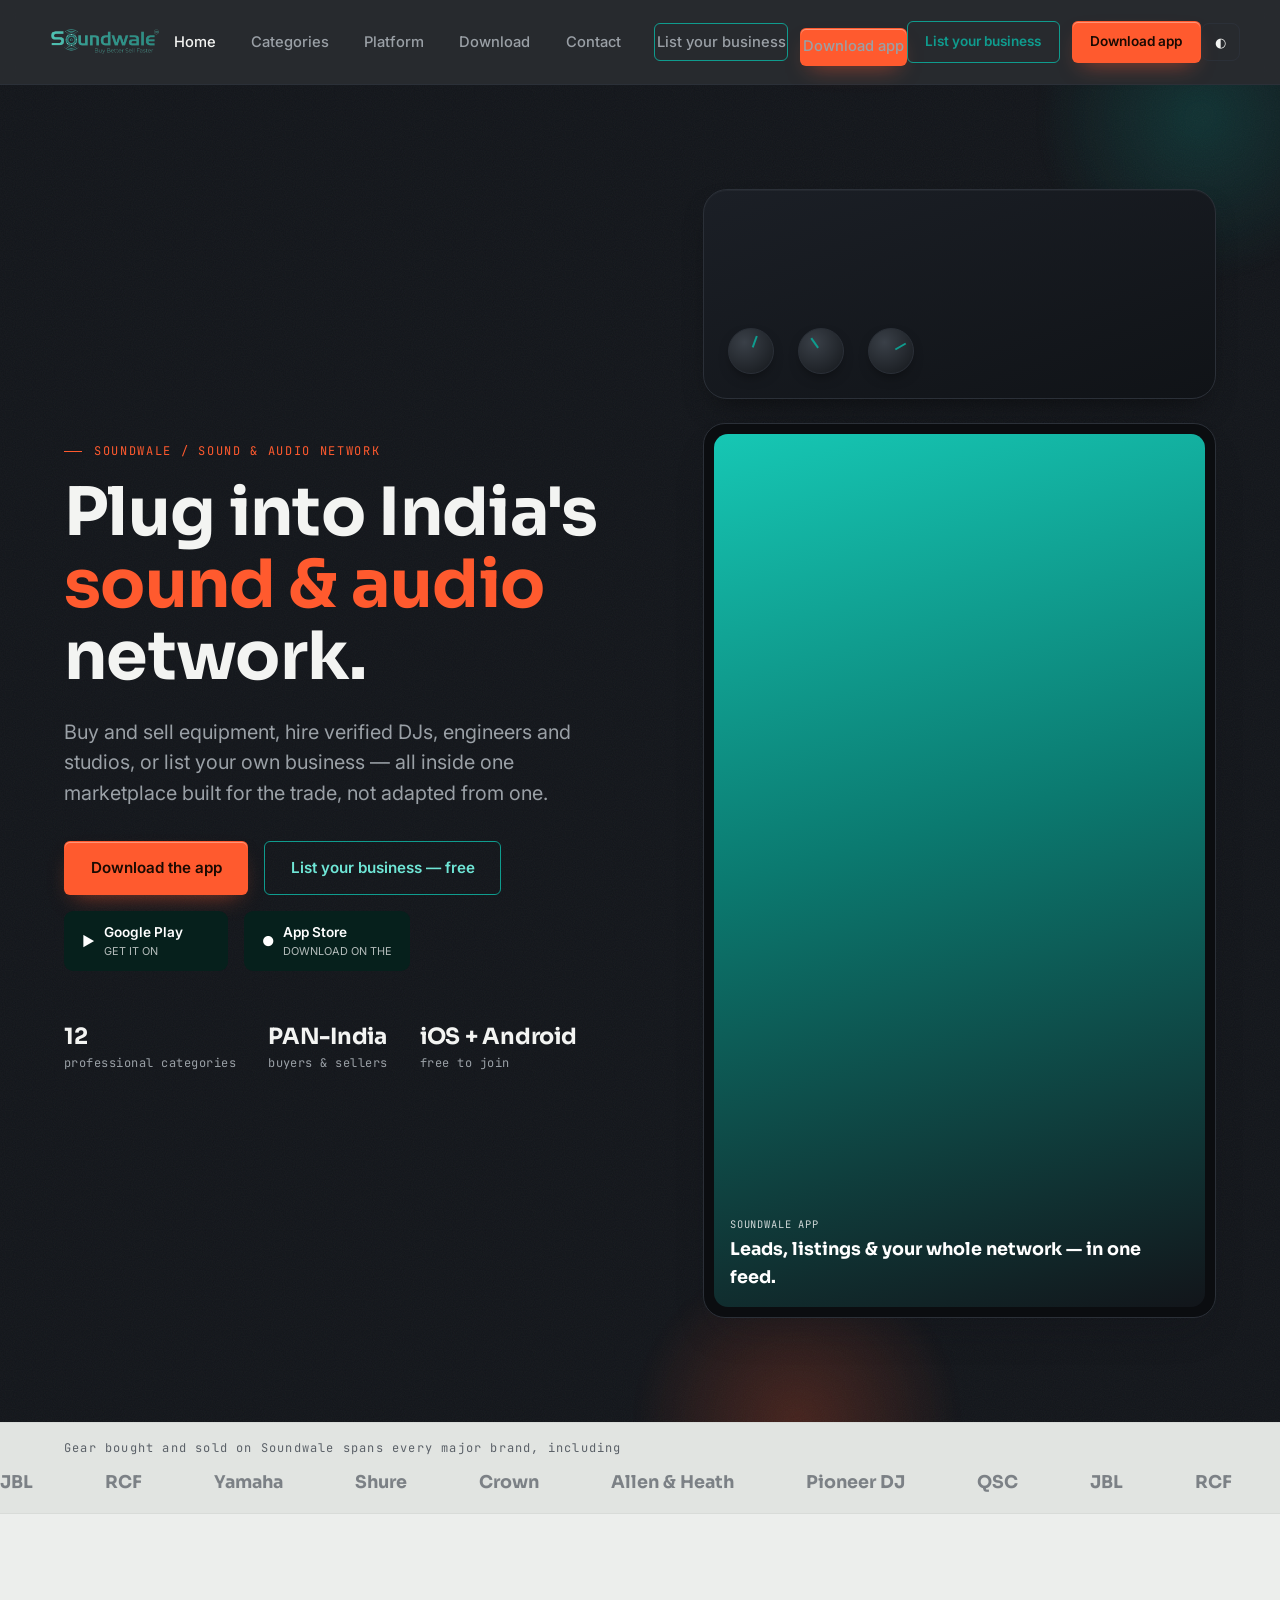
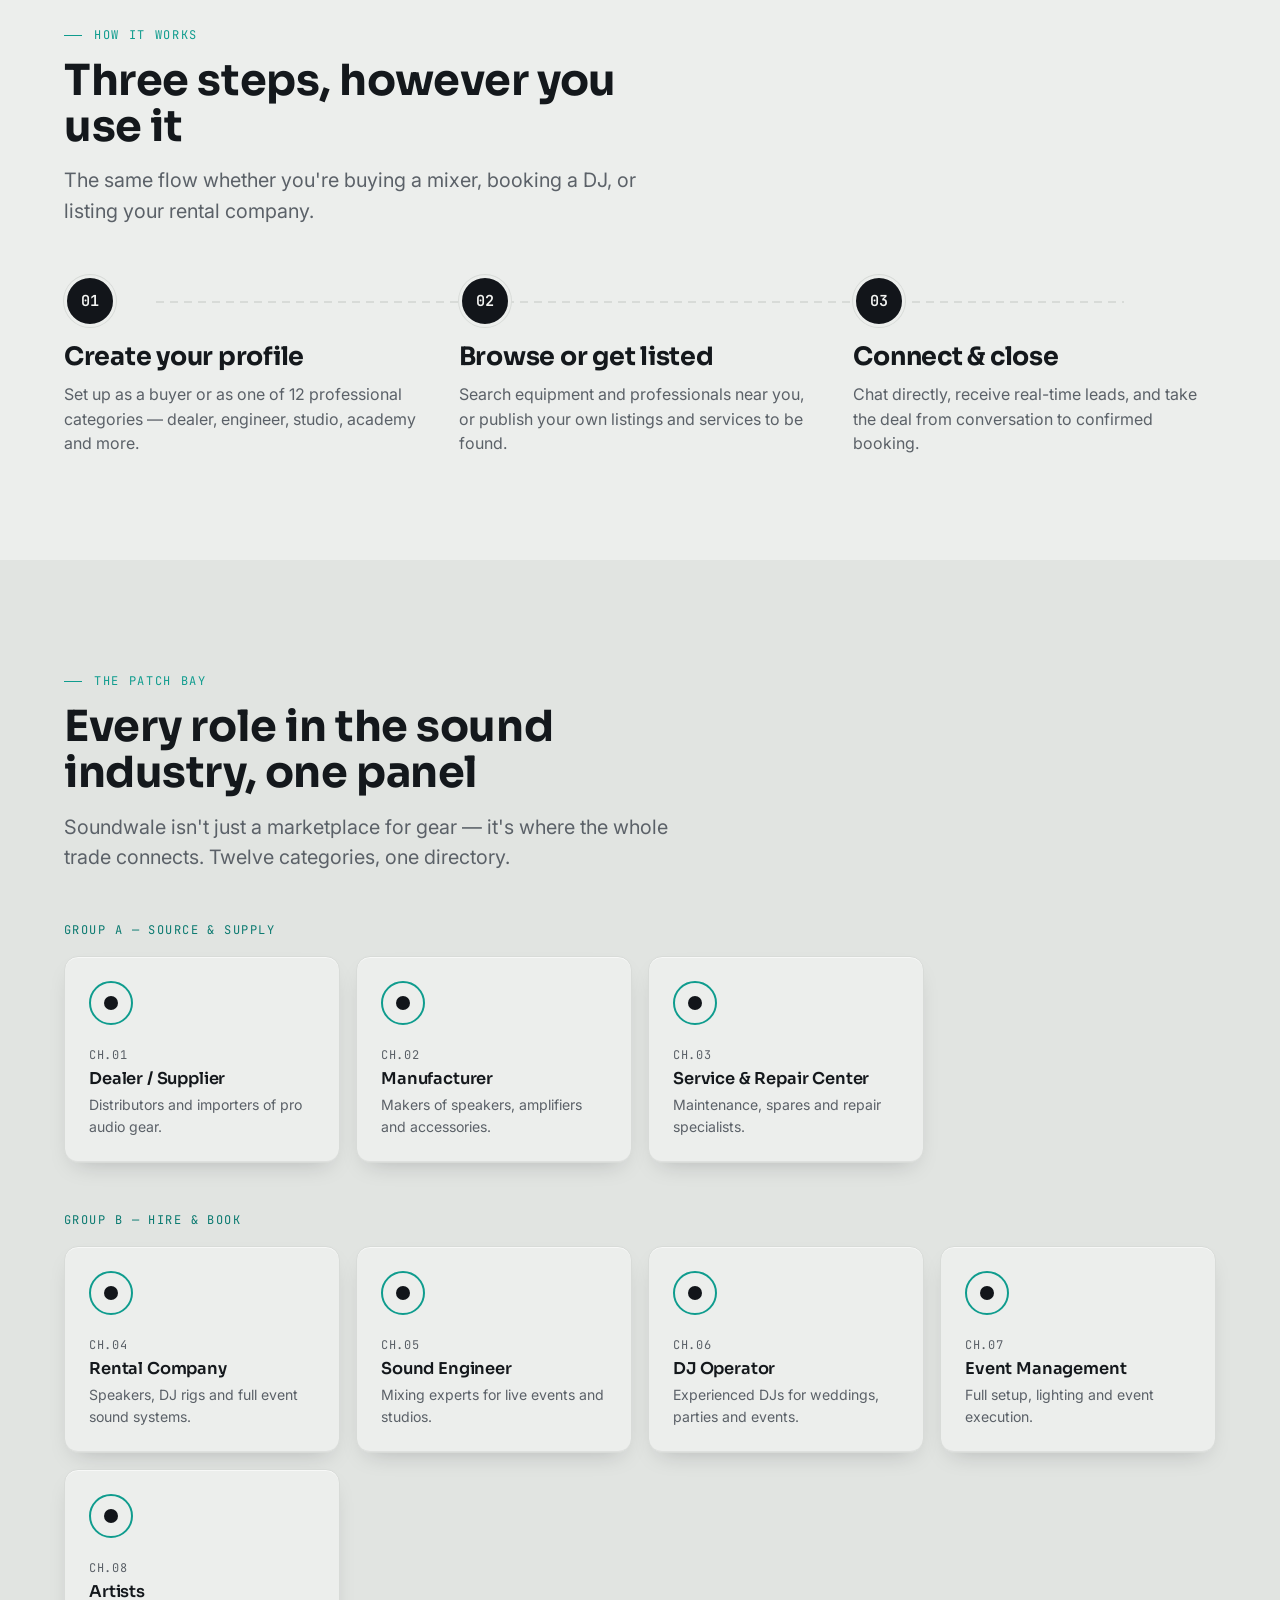
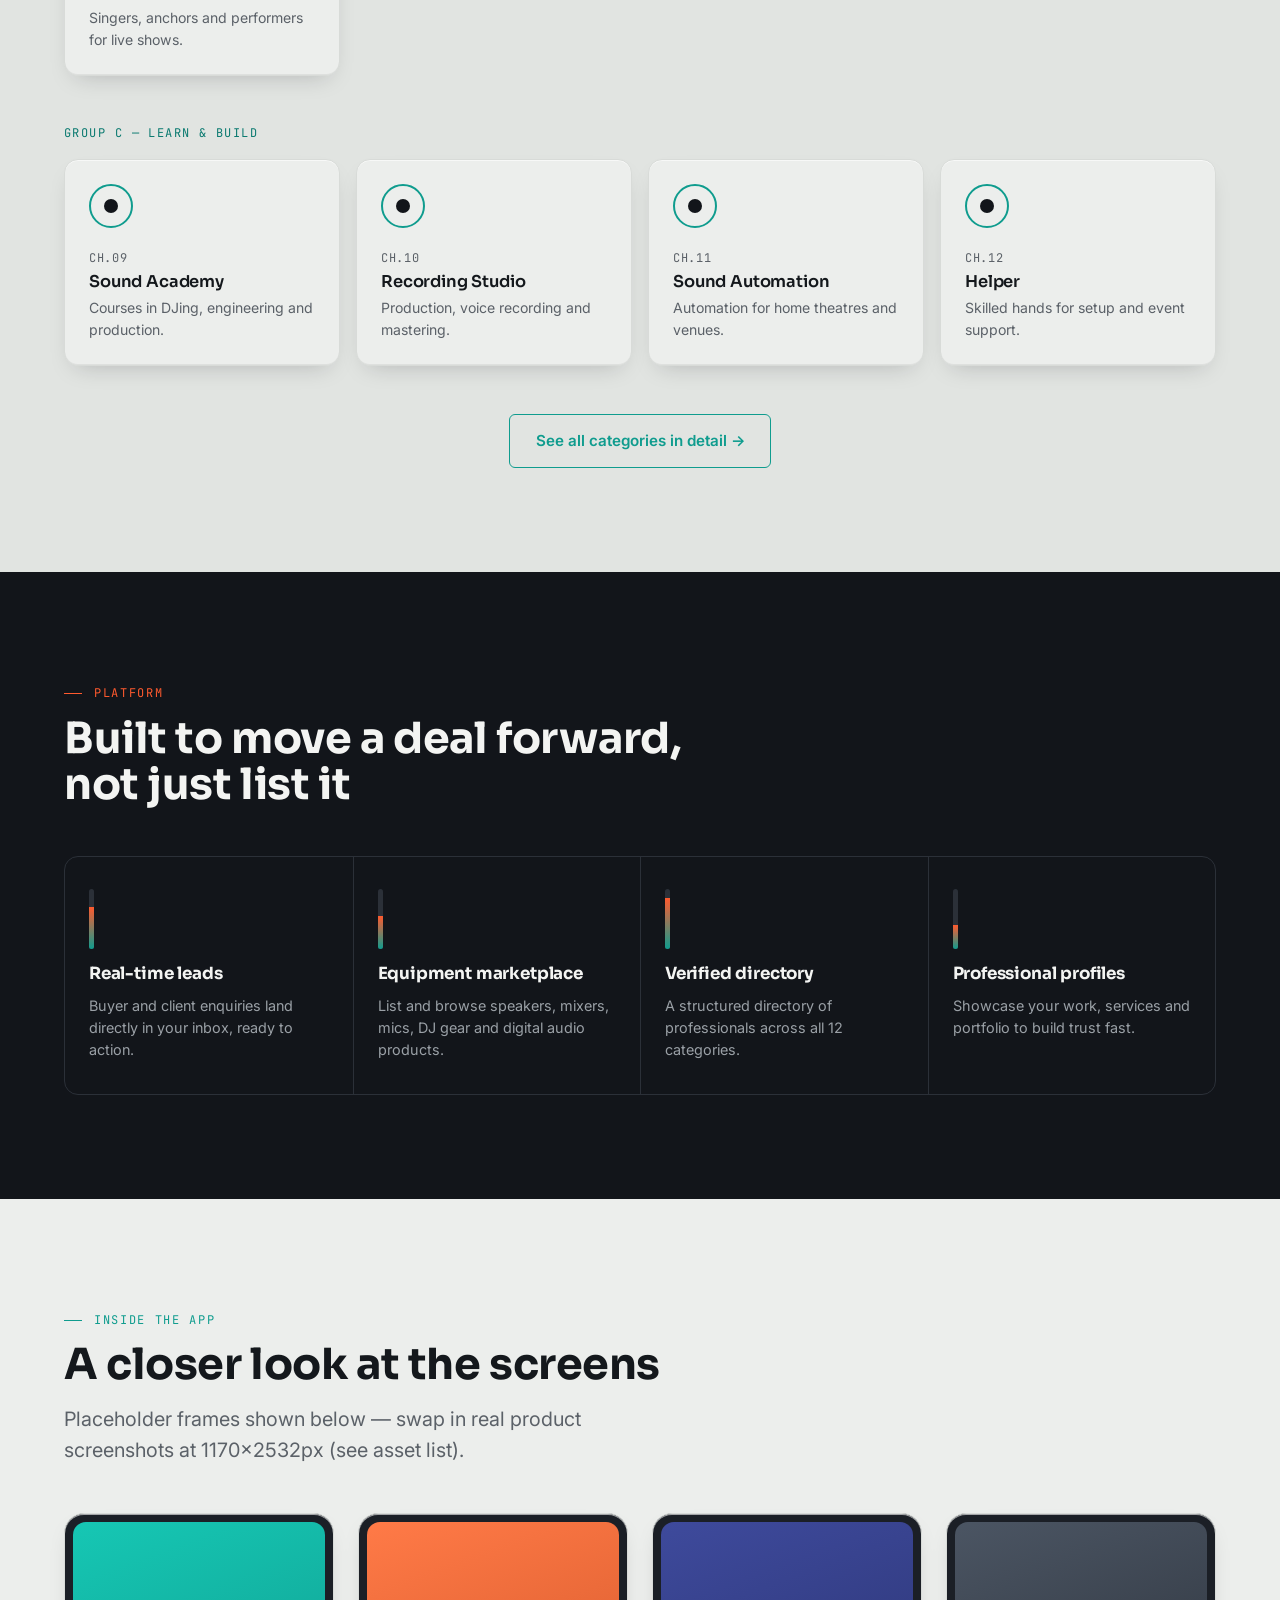
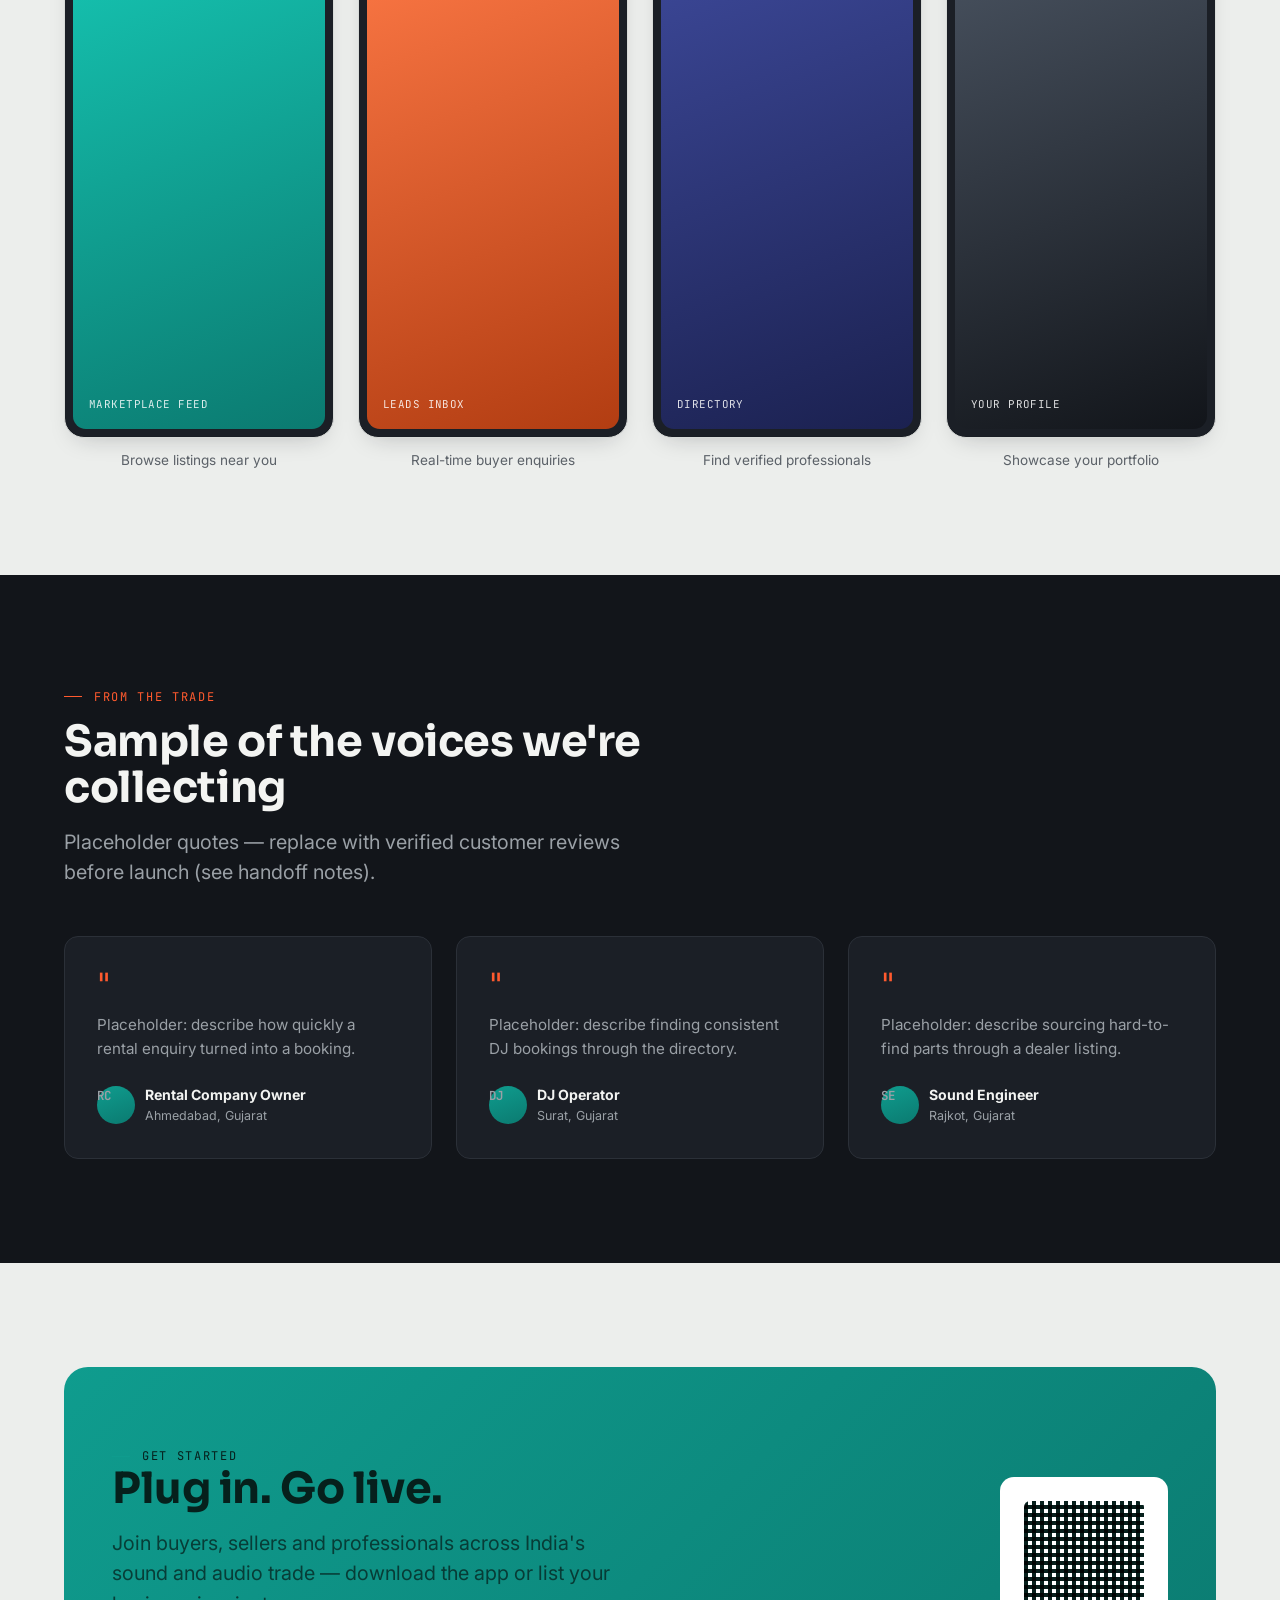
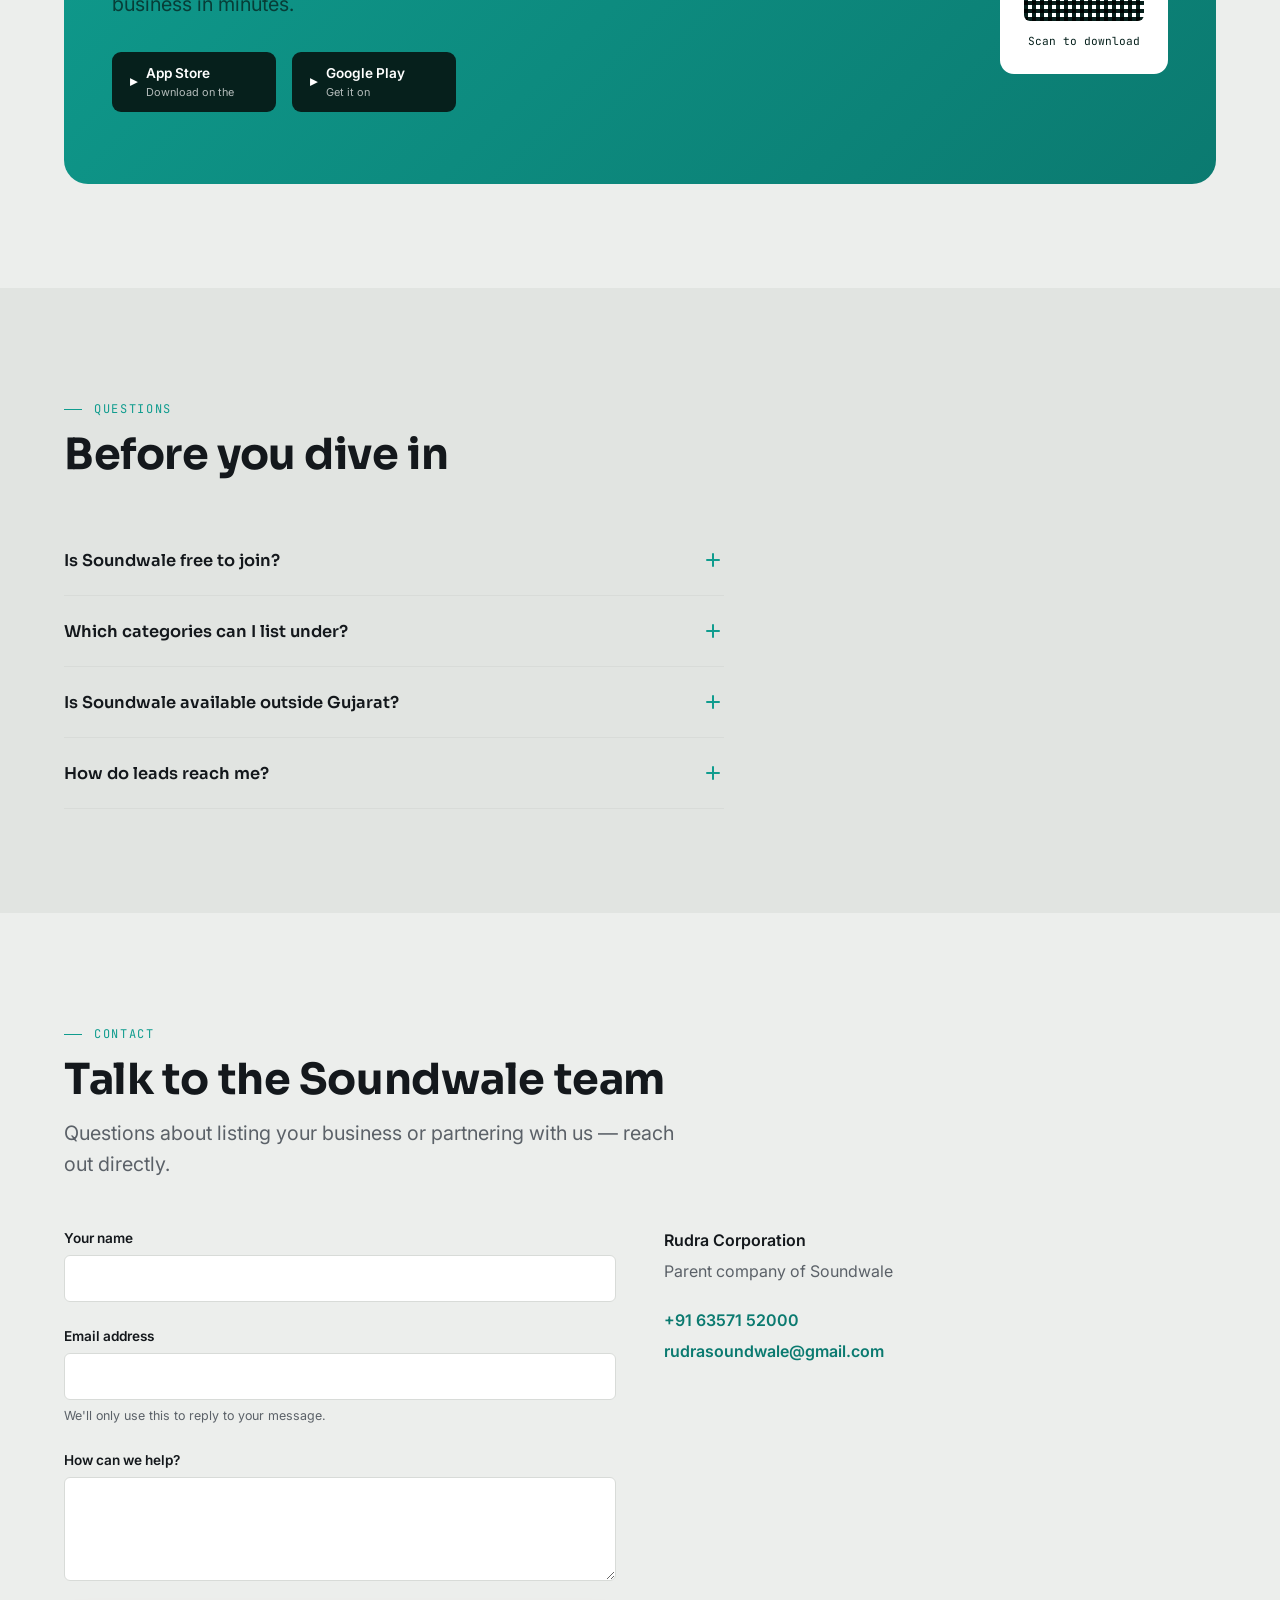
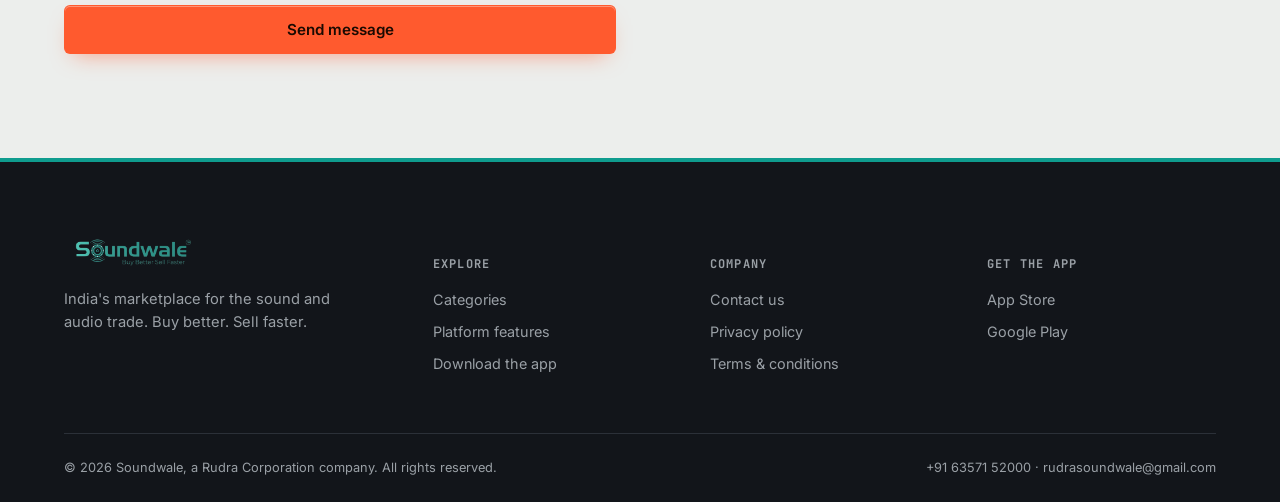
==== index.html @ 7870cf41 "Initial commit - Soundwale Web Project" ====
<!DOCTYPE html>
<html lang="en">
<head>
<meta charset="UTF-8">
<meta name="viewport" content="width=device-width, initial-scale=1.0">
<title>Soundwale — India's Sound & Audio Marketplace | Buy, Sell, Hire, List</title>
<meta name="description" content="Soundwale is the marketplace built for India's sound and audio trade. Buy and sell equipment, hire verified DJs, engineers and studios, or list your business — all in one app.">
<link rel="preconnect" href="https://fonts.googleapis.com">
<link rel="stylesheet" href="styles.css">
<link rel="icon" href="soundwale_logo.png" type="image/png">
<meta property="og:image" content="soundwale_logo.png">
<meta name="twitter:card" content="summary">
<script>!function(){try{document.documentElement.dataset.theme=localStorage.getItem('soundwale-theme')||((matchMedia('(prefers-color-scheme: dark)').matches)?'dark':'light')}catch(e){}}()</script>
</head>
<body>
<a class="skip-link" href="#main">Skip to content</a>

<!-- ============ HEADER ============ -->
<header class="site-header">
  <div class="container nav">
    <a href="index.html" class="nav-brand" aria-label="Soundwale home">
      <span class="nav-brand__mark" hidden>
        <svg viewBox="0 0 24 24" fill="none" xmlns="http://www.w3.org/2000/svg" aria-hidden="true">
          <path d="M4 10v4h3l5 4V6L7 10H4z" fill="#0B0D10"/>
          <path d="M15 9c1 1 1 5 0 6" stroke="#0B0D10" stroke-width="1.6" stroke-linecap="round"/>
          <path d="M17.5 7c2 2 2 8 0 10" stroke="#0B0D10" stroke-width="1.6" stroke-linecap="round" opacity="0.7"/>
        </svg>
      </span>
      <img class="nav-brand__logo" src="soundwale_logo.png" alt="Soundwale" width="320" height="100" fetchpriority="high">
    </a>

    <nav class="nav-links" id="primary-nav" aria-label="Primary">
      <a href="index.html" aria-current="page">Home</a>
      <a href="features.html">Categories</a>
      <a href="features.html#platform">Platform</a>
      <a href="download.html">Download</a>
      <a href="index.html#contact">Contact</a>
      <div class="nav-cta nav-cta--mobile">
        <a class="btn btn--ghost btn--full" href="download.html">List your business</a>
        <a class="btn btn--primary btn--full" href="download.html" style="margin-top:.6rem;">Download app</a>
      </div>
    </nav>

    <div class="nav-cta">
      <a class="btn btn--ghost btn--sm" href="download.html">List your business</a>
      <a class="btn btn--primary btn--sm" href="download.html">Download app</a>
    </div>
    <button class="theme-toggle" type="button" aria-label="Switch to dark theme" aria-pressed="false"><span class="theme-toggle__moon" aria-hidden="true">◐</span><span class="theme-toggle__sun" aria-hidden="true">☀</span></button>

    <button class="nav-toggle" aria-label="Open menu" aria-expanded="false" aria-controls="primary-nav">
      <svg viewBox="0 0 24 24" fill="none" stroke="currentColor" stroke-width="2" stroke-linecap="round"><path d="M3 6h18M3 12h18M3 18h18"/></svg>
    </button>
  </div>
</header>
<div class="nav-scrim"></div>

<main id="main">

  <!-- ============ HERO ============ -->
  <section class="section--dark grain hero">
    <div class="hero-orb hero-orb--one" aria-hidden="true"></div><div class="hero-orb hero-orb--two" aria-hidden="true"></div>
    <div class="container hero-grid">
      <div>
        <span class="eyebrow">Soundwale / Sound &amp; Audio Network</span>
        <h1>Plug into India's <em>sound &amp; audio</em> network.</h1>
        <p class="lead">Buy and sell equipment, hire verified DJs, engineers and studios, or list your own business — all inside one marketplace built for the trade, not adapted from one.</p>
        <div class="hero-cta">
          <a href="download.html" class="btn btn--primary">Download the app</a>
          <a href="download.html#professionals" class="btn btn--ghost">List your business — free</a>
        </div>
        <div class="hero-cta hero-store-links" aria-label="Download Soundwale from your app store">
          <a class="store-badge" href="https://play.google.com/store/apps/details?id=com.soundwale" aria-label="Get Soundwale on Google Play"><span aria-hidden="true">▶</span><span>Google Play<small>GET IT ON</small></span></a>
          <a class="store-badge" href="https://apps.apple.com/us/app/soundwale/id6746194007" aria-label="Download Soundwale on the App Store"><span aria-hidden="true">●</span><span>App Store<small>DOWNLOAD ON THE</small></span></a>
        </div>
        <div class="hero-meta">
          <div class="hero-meta__item"><b>12</b>professional categories</div>
          <div class="hero-meta__item"><b>PAN-India</b>buyers &amp; sellers</div>
          <div class="hero-meta__item"><b>iOS + Android</b>free to join</div>
        </div>
      </div>

      <div class="console-art hero-parallax" aria-hidden="true">
        <div class="console-panel">
          <div class="meter-row">
            <div class="meter-bar"></div><div class="meter-bar"></div><div class="meter-bar"></div><div class="meter-bar"></div>
            <div class="meter-bar"></div><div class="meter-bar"></div><div class="meter-bar"></div><div class="meter-bar"></div>
          </div>
          <div class="knob-row">
            <div class="knob" style="--rot:20deg"></div>
            <div class="knob" style="--rot:-35deg"></div>
            <div class="knob" style="--rot:60deg"></div>
          </div>
        </div>
        <div class="phone-mock">
          <div class="phone-mock__screen">
            <span class="tag">SOUNDWALE APP</span>
            <span class="headline">Leads, listings &amp; your whole network — in one feed.</span>
          </div>
        </div>
      </div>
    </div>
  </section>

  <!-- ============ TRUST STRIP ============ -->
  <div class="trust-strip">
    <div class="container">
      <p class="trust-strip__label">Gear bought and sold on Soundwale spans every major brand, including</p>
    </div>
    <div class="marquee">
      <span>JBL</span><span>RCF</span><span>Yamaha</span><span>Shure</span><span>Crown</span><span>Allen &amp; Heath</span><span>Pioneer DJ</span><span>QSC</span>
      <span aria-hidden="true">JBL</span><span aria-hidden="true">RCF</span><span aria-hidden="true">Yamaha</span><span aria-hidden="true">Shure</span><span aria-hidden="true">Crown</span><span aria-hidden="true">Allen &amp; Heath</span><span aria-hidden="true">Pioneer DJ</span><span aria-hidden="true">QSC</span>
    </div>
  </div>

  <!-- ============ HOW IT WORKS ============ -->
  <section class="section">
    <div class="container">
      <div class="section-head reveal">
        <span class="eyebrow">How it works</span>
        <h2>Three steps, however you use it</h2>
        <p>The same flow whether you're buying a mixer, booking a DJ, or listing your rental company.</p>
      </div>
      <div class="steps reveal">
        <div class="step">
          <div class="step__node">01</div>
          <h3>Create your profile</h3>
          <p>Set up as a buyer or as one of 12 professional categories — dealer, engineer, studio, academy and more.</p>
        </div>
        <div class="step">
          <div class="step__node">02</div>
          <h3>Browse or get listed</h3>
          <p>Search equipment and professionals near you, or publish your own listings and services to be found.</p>
        </div>
        <div class="step">
          <div class="step__node">03</div>
          <h3>Connect &amp; close</h3>
          <p>Chat directly, receive real-time leads, and take the deal from conversation to confirmed booking.</p>
        </div>
      </div>
    </div>
  </section>

  <!-- ============ PATCH BAY — CATEGORIES ============ -->
  <section class="section section--raised" id="categories">
    <div class="container">
      <div class="section-head reveal">
        <span class="eyebrow">The patch bay</span>
        <h2>Every role in the sound industry, one panel</h2>
        <p>Soundwale isn't just a marketplace for gear — it's where the whole trade connects. Twelve categories, one directory.</p>
      </div>

      <div class="patchbay-group reveal">
        <span class="patchbay-group__label">Group A — Source &amp; supply</span>
        <div class="patchbay">
          <article class="jack"><div class="jack__ring"></div><span class="jack__code">CH.01</span><h4>Dealer / Supplier</h4><p>Distributors and importers of pro audio gear.</p></article>
          <article class="jack"><div class="jack__ring"></div><span class="jack__code">CH.02</span><h4>Manufacturer</h4><p>Makers of speakers, amplifiers and accessories.</p></article>
          <article class="jack"><div class="jack__ring"></div><span class="jack__code">CH.03</span><h4>Service &amp; Repair Center</h4><p>Maintenance, spares and repair specialists.</p></article>
        </div>
      </div>

      <div class="patchbay-group reveal">
        <span class="patchbay-group__label">Group B — Hire &amp; book</span>
        <div class="patchbay">
          <article class="jack"><div class="jack__ring"></div><span class="jack__code">CH.04</span><h4>Rental Company</h4><p>Speakers, DJ rigs and full event sound systems.</p></article>
          <article class="jack"><div class="jack__ring"></div><span class="jack__code">CH.05</span><h4>Sound Engineer</h4><p>Mixing experts for live events and studios.</p></article>
          <article class="jack"><div class="jack__ring"></div><span class="jack__code">CH.06</span><h4>DJ Operator</h4><p>Experienced DJs for weddings, parties and events.</p></article>
          <article class="jack"><div class="jack__ring"></div><span class="jack__code">CH.07</span><h4>Event Management</h4><p>Full setup, lighting and event execution.</p></article>
          <article class="jack"><div class="jack__ring"></div><span class="jack__code">CH.08</span><h4>Artists</h4><p>Singers, anchors and performers for live shows.</p></article>
        </div>
      </div>

      <div class="patchbay-group reveal">
        <span class="patchbay-group__label">Group C — Learn &amp; build</span>
        <div class="patchbay">
          <article class="jack"><div class="jack__ring"></div><span class="jack__code">CH.09</span><h4>Sound Academy</h4><p>Courses in DJing, engineering and production.</p></article>
          <article class="jack"><div class="jack__ring"></div><span class="jack__code">CH.10</span><h4>Recording Studio</h4><p>Production, voice recording and mastering.</p></article>
          <article class="jack"><div class="jack__ring"></div><span class="jack__code">CH.11</span><h4>Sound Automation</h4><p>Automation for home theatres and venues.</p></article>
          <article class="jack"><div class="jack__ring"></div><span class="jack__code">CH.12</span><h4>Helper</h4><p>Skilled hands for setup and event support.</p></article>
        </div>
      </div>
      <p class="text-center" style="margin-top:var(--sp-2)"><a href="features.html" class="btn btn--ghost">See all categories in detail →</a></p>
    </div>
  </section>

  <!-- ============ FEATURES — CHANNEL STRIPS ============ -->
  <section class="section--dark section">
    <div class="container">
      <div class="section-head reveal">
        <span class="eyebrow">Platform</span>
        <h2>Built to move a deal forward, not just list it</h2>
      </div>
      <div class="strips reveal">
        <div class="strip"><div class="strip__meter" style="--lvl:70%"></div><h3>Real-time leads</h3><p>Buyer and client enquiries land directly in your inbox, ready to action.</p></div>
        <div class="strip"><div class="strip__meter" style="--lvl:55%"></div><h3>Equipment marketplace</h3><p>List and browse speakers, mixers, mics, DJ gear and digital audio products.</p></div>
        <div class="strip"><div class="strip__meter" style="--lvl:85%"></div><h3>Verified directory</h3><p>A structured directory of professionals across all 12 categories.</p></div>
        <div class="strip"><div class="strip__meter" style="--lvl:40%"></div><h3>Professional profiles</h3><p>Showcase your work, services and portfolio to build trust fast.</p></div>
      </div>
    </div>
  </section>

  <!-- ============ APP SCREENS ============ -->
  <section class="section">
    <div class="container">
      <div class="section-head reveal">
        <span class="eyebrow">Inside the app</span>
        <h2>A closer look at the screens</h2>
        <p>Placeholder frames shown below — swap in real product screenshots at 1170×2532px (see asset list).</p>
      </div>
      <div class="screens reveal">
        <div class="screen-card"><div class="screen-frame"><div class="screen-frame__inner s1"><span>MARKETPLACE FEED</span></div></div><p>Browse listings near you</p></div>
        <div class="screen-card"><div class="screen-frame"><div class="screen-frame__inner s2"><span>LEADS INBOX</span></div></div><p>Real-time buyer enquiries</p></div>
        <div class="screen-card"><div class="screen-frame"><div class="screen-frame__inner s3"><span>DIRECTORY</span></div></div><p>Find verified professionals</p></div>
        <div class="screen-card"><div class="screen-frame"><div class="screen-frame__inner s4"><span>YOUR PROFILE</span></div></div><p>Showcase your portfolio</p></div>
      </div>
    </div>
  </section>

  <!-- ============ TESTIMONIALS ============ -->
  <section class="section--dark section">
    <div class="container">
      <div class="section-head reveal">
        <span class="eyebrow">From the trade</span>
        <h2>Sample of the voices we're collecting</h2>
        <p>Placeholder quotes — replace with verified customer reviews before launch (see handoff notes).</p>
      </div>
      <div class="testimonials reveal">
        <article class="testimonial">
          <div class="testimonial__mark">"</div>
          <p class="quote">Placeholder: describe how quickly a rental enquiry turned into a booking.</p>
          <div class="testimonial__who"><span class="avatar">RC</span><div><b>Rental Company Owner</b><span>Ahmedabad, Gujarat</span></div></div>
        </article>
        <article class="testimonial">
          <div class="testimonial__mark">"</div>
          <p class="quote">Placeholder: describe finding consistent DJ bookings through the directory.</p>
          <div class="testimonial__who"><span class="avatar">DJ</span><div><b>DJ Operator</b><span>Surat, Gujarat</span></div></div>
        </article>
        <article class="testimonial">
          <div class="testimonial__mark">"</div>
          <p class="quote">Placeholder: describe sourcing hard-to-find parts through a dealer listing.</p>
          <div class="testimonial__who"><span class="avatar">SE</span><div><b>Sound Engineer</b><span>Rajkot, Gujarat</span></div></div>
        </article>
      </div>
    </div>
  </section>

  <!-- ============ DOWNLOAD CTA ============ -->
  <section class="section">
    <div class="container">
      <div class="cta-banner reveal">
        <div>
          <span class="eyebrow" style="color:#06201C;">Get started</span>
          <h2>Plug in. Go live.</h2>
          <p>Join buyers, sellers and professionals across India's sound and audio trade — download the app or list your business in minutes.</p>
          <div class="badges">
            <a class="store-badge" href="https://apps.apple.com/us/app/soundwale/id6746194007"><span>▸<br></span><span>App Store<small>Download on the</small></span></a>
            <a class="store-badge" href="https://play.google.com/store/apps/details?id=com.soundwale"><span>▸</span><span>Google Play<small>Get it on</small></span></a>
          </div>
        </div>
        <div class="qr-block" aria-hidden="true">
          <div class="qr"></div>
          <span>Scan to download</span>
        </div>
      </div>
    </div>
  </section>

  <!-- ============ FAQ ============ -->
  <section class="section section--raised" id="faq">
    <div class="container">
      <div class="section-head reveal">
        <span class="eyebrow">Questions</span>
        <h2>Before you dive in</h2>
      </div>
      <div class="reveal" style="max-width:66ch;">
        <div class="faq-item">
          <button class="faq-q" aria-expanded="false">Is Soundwale free to join?<span class="plus"></span></button>
          <div class="faq-a"><p>Yes — creating a buyer or professional profile and browsing listings is free. Some promoted listing features may carry a fee, shown clearly before you use them.</p></div>
        </div>
        <div class="faq-item">
          <button class="faq-q" aria-expanded="false">Which categories can I list under?<span class="plus"></span></button>
          <div class="faq-a"><p>Twelve categories, from rental companies and dealers to sound engineers, academies and event managers. See the full breakdown on the Categories page.</p></div>
        </div>
        <div class="faq-item">
          <button class="faq-q" aria-expanded="false">Is Soundwale available outside Gujarat?<span class="plus"></span></button>
          <div class="faq-a"><p>Soundwale is built for buyers and professionals across India, with the app available on both iOS and Android.</p></div>
        </div>
        <div class="faq-item">
          <button class="faq-q" aria-expanded="false">How do leads reach me?<span class="plus"></span></button>
          <div class="faq-a"><p>Enquiries from buyers or clients land directly in your in-app leads inbox in real time, so you can respond straight away.</p></div>
        </div>
      </div>
    </div>
  </section>

  <!-- ============ CONTACT ============ -->
  <section class="section" id="contact">
    <div class="container">
      <div class="section-head reveal">
        <span class="eyebrow">Contact</span>
        <h2>Talk to the Soundwale team</h2>
        <p>Questions about listing your business or partnering with us — reach out directly.</p>
      </div>
      <div class="reveal" style="display:grid; grid-template-columns: 1fr 1fr; gap: var(--sp-6);">
        <form class="js-contact-form" novalidate>
          <div class="field">
            <label for="name">Your name</label>
            <input id="name" name="name" type="text" required>
          </div>
          <div class="field">
            <label for="email">Email address</label>
            <input id="email" name="email" type="email" required>
            <small>We'll only use this to reply to your message.</small>
          </div>
          <div class="field">
            <label for="message">How can we help?</label>
            <textarea id="message" name="message" rows="4" required></textarea>
          </div>
          <button type="submit" class="btn btn--primary btn--full">Send message</button>
          <div class="form-success" style="margin-top:var(--sp-3);">Thanks — your message is in. We'll reply within one business day.</div>
        </form>
        <div>
          <p style="font-weight:600;">Rudra Corporation</p>
          <p style="color:var(--slate); margin-top:.4rem;">Parent company of Soundwale</p>
          <p style="margin-top:var(--sp-4);"><a href="tel:+916357152000" style="color:var(--console-2); font-weight:600;">+91 63571 52000</a></p>
          <p style="margin-top:.4rem;"><a href="mailto:rudrasoundwale@gmail.com" style="color:var(--console-2); font-weight:600;">rudrasoundwale@gmail.com</a></p>
        </div>
      </div>
    </div>
  </section>

</main>

<!-- ============ FOOTER ============ -->
<footer class="site-footer">
  <div class="container">
    <div class="footer-grid">
      <div class="footer-brand">
        <a href="index.html" class="nav-brand" aria-label="Soundwale home">
          <span class="nav-brand__mark" hidden>
            <svg viewBox="0 0 24 24" fill="none" xmlns="http://www.w3.org/2000/svg" aria-hidden="true">
              <path d="M4 10v4h3l5 4V6L7 10H4z" fill="#0B0D10"/>
              <path d="M15 9c1 1 1 5 0 6" stroke="#0B0D10" stroke-width="1.6" stroke-linecap="round"/>
            </svg>
          </span>
          <img class="nav-brand__logo" src="soundwale_logo.png" alt="Soundwale" width="320" height="100" loading="lazy">
        </a>
        <p>India's marketplace for the sound and audio trade. Buy better. Sell faster.</p>
      </div>
      <div class="footer-col">
        <h5>Explore</h5>
        <a href="index.html#categories">Categories</a>
        <a href="features.html">Platform features</a>
        <a href="download.html">Download the app</a>
      </div>
      <div class="footer-col">
        <h5>Company</h5>
        <a href="index.html#contact">Contact us</a>
        <a href="https://soundwale.in/privacy_policy">Privacy policy</a>
        <a href="https://soundwale.in/terms_and_conditions">Terms &amp; conditions</a>
      </div>
      <div class="footer-col">
        <h5>Get the app</h5>
        <a href="https://apps.apple.com/us/app/soundwale/id6746194007">App Store</a>
        <a href="https://play.google.com/store/apps/details?id=com.soundwale">Google Play</a>
      </div>
    </div>
    <div class="footer-bottom">
      <span>© 2026 Soundwale, a Rudra Corporation company. All rights reserved.</span>
      <span>+91 63571 52000 · rudrasoundwale@gmail.com</span>
    </div>
  </div>
</footer>

<script src="script.js"></script>
</body>
</html>
---- styles.css ----
/* ==========================================================================
   SOUNDWALE — "PATCH BAY" DESIGN SYSTEM
   A studio-console visual language for India's sound & audio marketplace.
   ========================================================================== */

/* ---- Fonts ---- */
@import url('https://fonts.googleapis.com/css2?family=Sora:wght@400;500;600;700;800&family=Inter:wght@400;500;600;700&family=JetBrains+Mono:wght@400;500;600&display=swap');

/* ---- Design tokens ---- */
:root{
  /* Color: named, deliberate, 6 core hues */
  --ink:        #12151A;   /* primary dark surface */
  --ink-2:      #1B1F26;   /* raised dark surface */
  --chassis:    #ECEEEC;   /* light surface — brushed-aluminum paper, not cream */
  --chassis-2:  #E1E4E1;   /* raised light surface */
  --signal:     #FF5A2E;   /* Signal Amber — primary CTA / peak-meter accent */
  --signal-ink: #7A2B12;   /* signal on light bg, AA text */
  --console:    #0F9C8E;   /* Console Teal — secondary accent, ties to brand mark */
  --console-2:  #0B7A70;
  --slate:      #5B6168;   /* muted text on light */
  --smoke:      #9AA0A6;   /* muted text on dark */
  --paper-text: #14181C;
  --dark-text:  #F3F4F2;
  --line:       #D8DBD8;   /* hairline on light */
  --line-dark:  #2B3038;   /* hairline on dark */
  --success:    #2FA36B;
  --danger:     #E5484D;

  /* Type */
  --font-display: 'Sora', 'Segoe UI', 'Helvetica Neue', Arial, sans-serif;
  --font-body:    'Inter', 'Segoe UI', 'Helvetica Neue', Arial, sans-serif;
  --font-mono:    'JetBrains Mono', 'SFMono-Regular', Consolas, monospace;

  /* Type scale — fluid */
  --fs-h1: clamp(2.4rem, 1.6rem + 3.2vw, 4.6rem);
  --fs-h2: clamp(1.8rem, 1.4rem + 1.6vw, 2.75rem);
  --fs-h3: clamp(1.25rem, 1.1rem + 0.6vw, 1.6rem);
  --fs-lead: clamp(1.05rem, 1rem + 0.3vw, 1.25rem);
  --fs-body: 1rem;
  --fs-small: 0.875rem;
  --fs-micro: 0.75rem;

  /* Spacing scale (8px base) */
  --sp-1: 0.5rem;
  --sp-2: 0.75rem;
  --sp-3: 1rem;
  --sp-4: 1.5rem;
  --sp-5: 2rem;
  --sp-6: 3rem;
  --sp-7: 4.5rem;
  --sp-8: 6.5rem;

  --radius-s: 6px;
  --radius-m: 14px;
  --radius-l: 24px;
  --radius-jack: 50%;

  --shadow-tactile: 0 1px 0 rgba(255,255,255,0.6) inset, 0 -1px 0 rgba(0,0,0,0.06) inset, 0 10px 24px -12px rgba(18,21,26,0.25);
  --shadow-tactile-dark: 0 1px 0 rgba(255,255,255,0.04) inset, 0 14px 30px -14px rgba(0,0,0,0.55);
  --shadow-pop: 0 20px 40px -18px rgba(18,21,26,0.35);

  --ease: cubic-bezier(.22,.68,0,1);
  --dur-fast: 160ms;
  --dur-med: 320ms;

  --container: 1200px;
}

/* Explicit theme overrides keep all components on the same token system. */
html[data-theme="light"]{ color-scheme: light; }
html[data-theme="dark"]{ color-scheme: dark; }
html[data-theme="dark"] body{ background: var(--ink); color: var(--dark-text); }
html[data-theme="dark"] .section:not(.section--dark){ background: #171b21; color: var(--dark-text); }
html[data-theme="dark"] .section--raised, html[data-theme="dark"] .trust-strip{ background: var(--ink-2); }
html[data-theme="dark"] .section-head p, html[data-theme="dark"] .step p{ color: var(--smoke); }
html[data-theme="dark"] .faq-q, html[data-theme="dark"] .compare-col{ color: var(--dark-text); }
html[data-theme="dark"] .compare-col{ background: #20252d; border-color: var(--line-dark); }
html[data-theme="dark"] .faq-item, html[data-theme="dark"] .compare-col li{ border-color: var(--line-dark); }
html[data-theme="dark"] .faq-a p{ color: var(--smoke); }

/* ---- Reset ---- */
*, *::before, *::after{ box-sizing: border-box; }
html{ scroll-behavior: smooth; }
@media (prefers-reduced-motion: reduce){
  html{ scroll-behavior: auto; }
  *, *::before, *::after{ animation-duration: 0.001ms !important; animation-iteration-count: 1 !important; transition-duration: 0.001ms !important; scroll-behavior: auto !important; }
}
body{
  margin: 0;
  background: var(--chassis);
  color: var(--paper-text);
  font-family: var(--font-body);
  font-size: var(--fs-body);
  line-height: 1.55;
  -webkit-font-smoothing: antialiased;
}
img{ max-width: 100%; display: block; }
a{ color: inherit; text-decoration: none; }
ul{ margin: 0; padding: 0; list-style: none; }
h1,h2,h3,h4{ font-family: var(--font-display); margin: 0; line-height: 1.08; letter-spacing: -0.01em; }
p{ margin: 0; }
button{ font-family: inherit; cursor: pointer; }

/* Visible keyboard focus everywhere */
a:focus-visible, button:focus-visible, input:focus-visible, textarea:focus-visible, select:focus-visible, [tabindex]:focus-visible{
  outline: 3px solid var(--signal);
  outline-offset: 3px;
  border-radius: 4px;
}

.container{ max-width: var(--container); margin: 0 auto; padding: 0 var(--sp-4); }
@media (max-width: 767px){ .container{ padding: 0 var(--sp-3); } }

.section{ padding: var(--sp-8) 0; }
.section--tight{ padding: var(--sp-6) 0; }
.section--dark{ background: var(--ink); color: var(--dark-text); }
.section--raised{ background: var(--chassis-2); }
@media (max-width: 767px){
  .section{ padding: var(--sp-6) 0; }
  .section--tight{ padding: var(--sp-5) 0; }
}

.grain{ position: relative; isolation: isolate; }
.grain::before{
  content: "";
  position: absolute; inset: 0;
  pointer-events: none;
  opacity: 0.05;
  background-image: url("data:image/svg+xml,%3Csvg xmlns='http://www.w3.org/2000/svg' width='140' height='140'%3E%3Cfilter id='n'%3E%3CfeTurbulence type='fractalNoise' baseFrequency='0.9' numOctaves='2' stitchTiles='stitch'/%3E%3C/filter%3E%3Crect width='100%25' height='100%25' filter='url(%23n)'/%3E%3C/svg%3E");
  z-index: 0;
}
.grain > *{ position: relative; z-index: 1; }

/* ---- Eyebrow / nameplate label — the mono "spec label" motif ---- */
.eyebrow{
  display: inline-flex; align-items: center; gap: var(--sp-2);
  font-family: var(--font-mono);
  font-size: var(--fs-micro);
  letter-spacing: 0.14em;
  text-transform: uppercase;
  color: var(--console);
}
.eyebrow::before{
  content: "";
  width: 18px; height: 1px;
  background: var(--console);
}
.section--dark .eyebrow{ color: var(--signal); }
.section--dark .eyebrow::before{ background: var(--signal); }

/* ---- Buttons ---- */
.btn{
  display: inline-flex; align-items: center; justify-content: center; gap: 0.5rem;
  padding: 0.9rem 1.6rem;
  border-radius: var(--radius-s);
  font-family: var(--font-body);
  font-weight: 600;
  font-size: 0.95rem;
  border: 1px solid transparent;
  transition: transform var(--dur-fast) var(--ease), box-shadow var(--dur-fast) var(--ease), background var(--dur-fast) var(--ease), border-color var(--dur-fast) var(--ease);
  white-space: nowrap;
}
.btn--primary{
  background: var(--signal);
  color: #1A0A02;
  box-shadow: 0 1px 0 rgba(255,255,255,0.35) inset, 0 10px 22px -10px rgba(255,90,46,0.55);
}
.btn--primary:hover{ transform: translateY(-2px); box-shadow: 0 1px 0 rgba(255,255,255,0.35) inset, 0 16px 28px -10px rgba(255,90,46,0.6); }
.btn--primary:active{ transform: translateY(0); }
.btn--ghost{
  background: transparent;
  border-color: var(--console);
  color: var(--console);
}
.section--dark .btn--ghost{ border-color: var(--console); color: #6FE6D6; }
.btn--ghost:hover{ background: rgba(15,156,142,0.1); }
.btn--light{
  background: var(--dark-text);
  color: var(--ink);
}
.btn--light:hover{ transform: translateY(-2px); }
.btn--sm{ padding: 0.6rem 1.1rem; font-size: 0.85rem; }
.btn--full{ width: 100%; }

/* ---- Header / nav ---- */
.site-header{
  position: sticky; top: 0; z-index: 100;
  background: rgba(18,21,26,0.9);
  backdrop-filter: saturate(140%) blur(10px);
  border-bottom: 1px solid var(--line-dark);
  transition: padding var(--dur-med) var(--ease), background var(--dur-med) var(--ease);
}
.site-header.is-scrolled{ padding-block: 0; box-shadow: 0 12px 24px -18px rgba(0,0,0,0.6); }
.nav{
  display: flex; align-items: center; justify-content: space-between;
  padding: 1.15rem 0;
  transition: padding var(--dur-med) var(--ease);
}
.site-header.is-scrolled .nav{ padding: 0.75rem 0; }
.nav-brand{ display: flex; align-items: center; color: var(--dark-text); }
.nav-brand__logo{ width: 148px; height: auto; max-height: 38px; object-fit: contain; object-position: left center; }
.theme-toggle{
  width: 42px; height: 38px; display: inline-grid; place-items:center; border: 1px solid var(--line-dark);
  border-radius: 8px; background: transparent; color: var(--dark-text); transition: transform var(--dur-fast) var(--ease), background var(--dur-fast) var(--ease);
}
.theme-toggle:hover{ transform: translateY(-1px); background: rgba(255,255,255,.08); }
.theme-toggle__sun{ display: none; }
html[data-theme="dark"] .theme-toggle__moon{ display: none; }
html[data-theme="dark"] .theme-toggle__sun{ display: block; }
.nav-links{ display: flex; align-items: center; gap: var(--sp-5); }
.nav-links a{
  font-size: 0.92rem; color: var(--smoke); font-weight: 500;
  padding: 0.4rem 0.1rem; position: relative;
  transition: color var(--dur-fast) var(--ease);
}
.nav-links a:hover, .nav-links a[aria-current="page"]{ color: var(--dark-text); }
.nav-links a::after{
  content: ""; position: absolute; left: 0; right: 100%; bottom: -2px; height: 2px;
  background: var(--signal); transition: right var(--dur-med) var(--ease);
}
.nav-links a:hover::after{ right: 0; }
.nav-cta{ display: flex; align-items: center; gap: 0.75rem; }
.nav-toggle{
  display: none; background: transparent; border: 1px solid var(--line-dark); border-radius: 8px;
  width: 42px; height: 38px; color: var(--dark-text);
  align-items: center; justify-content: center;
}
.nav-toggle svg{ width: 20px; height: 20px; }

@media (max-width: 1023px){
  .nav-links{
    position: fixed; inset: 0 0 0 30%; top: 0;
    background: var(--ink-2);
    flex-direction: column; align-items: stretch; justify-content: flex-start;
    gap: 0; padding: 5.5rem var(--sp-4) var(--sp-4);
    transform: translateX(100%);
    transition: transform var(--dur-med) var(--ease);
    border-left: 1px solid var(--line-dark);
  }
  .nav-links.is-open{ transform: translateX(0); }
  .nav-links a{ padding: 1rem 0; border-bottom: 1px solid var(--line-dark); font-size: 1.05rem; }
  .nav-links a::after{ display: none; }
  .nav-cta{ display: none; }
  .nav-links .nav-cta--mobile{ display: flex; margin-top: var(--sp-4); }
  .nav-toggle{ display: inline-flex; }
}
.nav-scrim{
  display: none; position: fixed; inset: 0; background: rgba(10,12,15,0.5); z-index: 90;
  opacity: 0; transition: opacity var(--dur-med) var(--ease);
}
.nav-scrim.is-open{ display: block; opacity: 1; }

/* ---- Hero: console faceplate ---- */
.hero{
  position: relative; overflow: hidden;
  padding-top: var(--sp-8); padding-bottom: var(--sp-8);
}
.hero-grid{
  display: grid; grid-template-columns: 1.05fr 0.95fr; gap: var(--sp-7); align-items: center;
}
.hero h1{ font-size: var(--fs-h1); color: var(--dark-text); margin-top: var(--sp-3); }
.hero h1 em{ font-style: normal; color: var(--signal); }
.hero p.lead{ font-size: var(--fs-lead); color: var(--smoke); margin-top: var(--sp-4); max-width: 46ch; }
.hero-cta{ display: flex; gap: var(--sp-3); margin-top: var(--sp-5); flex-wrap: wrap; }
.hero-meta{ display: flex; gap: var(--sp-5); margin-top: var(--sp-6); flex-wrap: wrap; }
.hero-meta__item{ font-family: var(--font-mono); font-size: var(--fs-micro); color: var(--smoke); letter-spacing: 0.04em; }
.hero-meta__item b{ display: block; font-family: var(--font-display); font-size: 1.4rem; color: var(--dark-text); font-weight: 700; letter-spacing: -0.01em; }

/* Console art (pure CSS/SVG, no external imagery) */
.console-art{ position: relative; }
.hero-orb{ position:absolute; width:22rem; height:22rem; border-radius:50%; filter: blur(8px); opacity:.22; pointer-events:none; background:radial-gradient(circle, var(--console), transparent 66%); transform:translate3d(var(--px, 0), var(--py, 0), 0); transition:transform .16s linear; }
.hero-orb--one{ top:-9rem; right:-6rem; }
.hero-orb--two{ bottom:-11rem; right:24%; background:radial-gradient(circle, var(--signal), transparent 66%); }
.hero-parallax{ transform: perspective(1000px) rotateY(var(--tilt-x, 0deg)) rotateX(var(--tilt-y, 0deg)) translate3d(0, var(--scroll-shift, 0px), 0); transform-style:preserve-3d; will-change:transform; }
.console-panel{
  background: linear-gradient(160deg, var(--ink-2), #101317);
  border: 1px solid var(--line-dark);
  border-radius: var(--radius-l);
  padding: var(--sp-4);
  box-shadow: var(--shadow-tactile-dark);
}
.meter-row{ display: flex; gap: 6px; align-items: flex-end; height: 90px; padding: var(--sp-2) 0; }
.meter-bar{ flex: 1; background: linear-gradient(180deg, var(--signal), var(--console)); border-radius: 3px 3px 0 0; animation: meter 2.6s ease-in-out infinite; opacity: 0.9; }
.meter-bar:nth-child(1){ animation-delay: -0.1s; }
.meter-bar:nth-child(2){ animation-delay: -0.6s; }
.meter-bar:nth-child(3){ animation-delay: -1.1s; }
.meter-bar:nth-child(4){ animation-delay: -0.3s; }
.meter-bar:nth-child(5){ animation-delay: -1.4s; }
.meter-bar:nth-child(6){ animation-delay: -0.8s; }
.meter-bar:nth-child(7){ animation-delay: -0.2s; }
.meter-bar:nth-child(8){ animation-delay: -1.0s; }
@keyframes meter{
  0%, 100%{ height: 18%; }
  50%{ height: 85%; }
}
.knob-row{ display: flex; gap: var(--sp-4); margin-top: var(--sp-4); }
.knob{ width: 46px; height: 46px; border-radius: 50%; background: radial-gradient(circle at 35% 30%, #3a4048, #14171b); border: 1px solid var(--line-dark); position: relative; box-shadow: 0 6px 14px -6px rgba(0,0,0,0.6); }
.knob::after{ content:""; position:absolute; top: 6px; left: 50%; width: 2px; height: 12px; background: var(--console); transform: translateX(-50%) rotate(var(--rot,0deg)); transform-origin: 50% 17px; }
.phone-mock{
  margin-top: var(--sp-4);
  background: #0B0D10; border-radius: 22px; border: 1px solid var(--line-dark);
  padding: 10px; box-shadow: var(--shadow-pop);
}
.phone-mock__screen{
  border-radius: 14px; overflow: hidden; aspect-ratio: 9/16;
  background: linear-gradient(165deg, #16C7B4 0%, #0B7A70 45%, #12151A 100%);
  display: flex; flex-direction: column; justify-content: flex-end; padding: var(--sp-3);
  position: relative;
}
.phone-mock__screen .tag{ font-family: var(--font-mono); font-size: 0.65rem; color: rgba(255,255,255,0.8); letter-spacing: 0.08em; }
.phone-mock__screen .headline{ color: #fff; font-family: var(--font-display); font-weight: 700; font-size: 1.1rem; margin-top: 4px; }

@media (max-width: 1023px){
  .hero-grid{ grid-template-columns: 1fr; gap: var(--sp-6); }
  .console-art{ max-width: 380px; }
}

/* ---- Trust strip ---- */
.trust-strip{ border-top: 1px solid var(--line); border-bottom: 1px solid var(--line); background: var(--chassis-2); padding: var(--sp-3) 0; overflow: hidden; }
.trust-strip__label{ font-family: var(--font-mono); font-size: var(--fs-micro); color: var(--slate); letter-spacing: 0.1em; margin-bottom: var(--sp-2); }
.marquee{ display: flex; gap: var(--sp-7); width: max-content; animation: scroll 28s linear infinite; }
.marquee span{ font-family: var(--font-display); font-weight: 700; font-size: 1.1rem; color: var(--slate); opacity: 0.75; white-space: nowrap; }
@keyframes scroll{ from{ transform: translateX(0); } to{ transform: translateX(-50%); } }
@media (prefers-reduced-motion: reduce){ .marquee{ animation: none; flex-wrap: wrap; } }

/* ---- Section heading ---- */
.section-head{ max-width: 62ch; margin-bottom: var(--sp-6); }
.section-head h2{ margin-top: var(--sp-2); font-size: var(--fs-h2); }
.section-head p{ margin-top: var(--sp-3); color: var(--slate); font-size: var(--fs-lead); }
.section--dark .section-head p{ color: var(--smoke); }
.section-head.center{ margin-left: auto; margin-right: auto; text-align: center; }

/* ---- How it works: patch-cable steps ---- */
.steps{ display: grid; grid-template-columns: repeat(3, 1fr); gap: var(--sp-5); position: relative; counter-reset: step; }
.steps::before{
  content: ""; position: absolute; top: 26px; left: 8%; right: 8%; height: 2px;
  background: repeating-linear-gradient(90deg, var(--line) 0 8px, transparent 8px 14px);
  z-index: 0;
}
.step{ position: relative; z-index: 1; }
.step__node{
  width: 52px; height: 52px; border-radius: 50%;
  background: var(--ink); color: var(--dark-text);
  display: grid; place-items: center;
  font-family: var(--font-mono); font-weight: 600; font-size: 0.95rem;
  border: 3px solid var(--chassis);
  box-shadow: 0 0 0 1px var(--line);
}
.step h3{ margin-top: var(--sp-3); font-size: var(--fs-h3); }
.step p{ margin-top: var(--sp-2); color: var(--slate); }
@media (max-width: 767px){
  .steps{ grid-template-columns: 1fr; gap: var(--sp-5); }
  .steps::before{ top: 0; bottom: 0; left: 26px; right: auto; width: 2px; height: auto; background: repeating-linear-gradient(180deg, var(--line) 0 8px, transparent 8px 14px); }
}

/* ---- Patch bay: category grid (signature element) ---- */
.patchbay-group{ margin-bottom: var(--sp-6); }
.patchbay-group__label{ font-family: var(--font-mono); font-size: var(--fs-micro); letter-spacing: 0.12em; color: var(--console-2); text-transform: uppercase; margin-bottom: var(--sp-3); display: block; }
.patchbay{ display: grid; grid-template-columns: repeat(4, 1fr); gap: var(--sp-3); }
.jack{
  background: var(--chassis); border: 1px solid var(--line); border-radius: var(--radius-m);
  padding: var(--sp-4); box-shadow: var(--shadow-tactile);
  transition: transform var(--dur-fast) var(--ease), box-shadow var(--dur-fast) var(--ease), border-color var(--dur-fast) var(--ease);
}
.jack:hover{ transform: translateY(-3px); border-color: var(--console); box-shadow: 0 16px 30px -16px rgba(15,156,142,0.35), var(--shadow-tactile); }
.jack__ring{
  width: 44px; height: 44px; border-radius: 50%;
  border: 2px solid var(--console); position: relative;
  display: grid; place-items: center; margin-bottom: var(--sp-3);
}
.jack__ring::after{ content:""; width: 14px; height: 14px; border-radius: 50%; background: var(--ink); }
.jack__code{ font-family: var(--font-mono); font-size: var(--fs-micro); color: var(--slate); letter-spacing: 0.06em; }
.jack h4{ font-size: 1.02rem; margin-top: 0.3rem; font-family: var(--font-display); font-weight: 600; }
.jack p{ font-size: 0.88rem; color: var(--slate); margin-top: 0.4rem; }
.jack__cta{ margin-top: var(--sp-3); font-size: 0.82rem; font-weight: 600; color: var(--console-2); display: inline-flex; align-items: center; gap: 4px; }

@media (max-width: 1023px){ .patchbay{ grid-template-columns: repeat(2, 1fr); } }
@media (max-width: 480px){ .patchbay{ grid-template-columns: 1fr; } }

/* ---- Channel strips: feature section ---- */
.strips{ display: grid; grid-template-columns: repeat(4, 1fr); gap: 0; border: 1px solid var(--line-dark); border-radius: var(--radius-m); overflow: hidden; }
.strip{ padding: var(--sp-5) var(--sp-4); border-left: 1px solid var(--line-dark); position: relative; }
.strip:first-child{ border-left: none; }
.strip__meter{ width: 5px; height: 60px; border-radius: 3px; background: var(--line-dark); position: relative; overflow: hidden; margin-bottom: var(--sp-3); }
.strip__meter::after{ content:""; position:absolute; bottom:0; left:0; right:0; background: linear-gradient(180deg, var(--signal), var(--console)); height: var(--lvl, 55%); }
.strip h3{ color: var(--dark-text); font-size: 1.05rem; }
.strip p{ color: var(--smoke); font-size: 0.9rem; margin-top: var(--sp-2); }
@media (max-width: 1023px){ .strips{ grid-template-columns: repeat(2, 1fr); } .strip:nth-child(2n+1){ border-left: none; } .strip:nth-child(n+3){ border-top: 1px solid var(--line-dark); } }
@media (max-width: 767px){ .strips{ grid-template-columns: 1fr; } .strip{ border-left: none !important; } .strip:not(:first-child){ border-top: 1px solid var(--line-dark) !important; } }

/* ---- App screens showcase ---- */
.screens{ display: grid; grid-template-columns: repeat(4, 1fr); gap: var(--sp-4); }
.screen-card{ text-align: center; }
.screen-frame{
  border-radius: 20px; aspect-ratio: 9/17.5; background: var(--ink-2); border: 1px solid var(--line);
  padding: 8px; box-shadow: var(--shadow-tactile);
}
.screen-frame__inner{ height: 100%; border-radius: 13px; display:flex; align-items:flex-end; padding: var(--sp-3); }
.screen-frame__inner span{ font-family: var(--font-mono); font-size: 0.68rem; color: rgba(255,255,255,0.85); letter-spacing: 0.04em; }
.s1{ background: linear-gradient(160deg,#16C7B4,#0B7A70); }
.s2{ background: linear-gradient(160deg,#FF7A47,#B23D12); }
.s3{ background: linear-gradient(160deg,#3E4A9C,#1B2150); }
.s4{ background: linear-gradient(160deg,#4B5563,#12151A); }
.screen-card p{ margin-top: var(--sp-2); font-size: 0.85rem; color: var(--slate); }
@media (max-width: 1023px){ .screens{ grid-template-columns: repeat(2, 1fr); } }

/* ---- Testimonials ---- */
.testimonials{ display: grid; grid-template-columns: repeat(3, 1fr); gap: var(--sp-4); }
.testimonial{
  background: var(--ink-2); border: 1px solid var(--line-dark); border-radius: var(--radius-m);
  padding: var(--sp-5); color: var(--dark-text);
}
.testimonial__mark{ font-family: var(--font-display); font-size: 2rem; color: var(--signal); line-height: 1; }
.testimonial p.quote{ margin-top: var(--sp-2); color: var(--smoke); font-size: 0.95rem; }
.testimonial__who{ margin-top: var(--sp-4); display: flex; align-items: center; gap: 0.6rem; }
.avatar{ width: 38px; height: 38px; border-radius: 50%; background: linear-gradient(160deg, var(--console), var(--console-2)); display:grid; place-items:center; font-family: var(--font-mono); font-size: 0.75rem; color: #fff; font-weight: 600;}
.testimonial__who b{ display:block; font-size: 0.88rem; }
.testimonial__who span{ display:block; font-size: 0.78rem; color: var(--smoke); }
@media (max-width: 1023px){ .testimonials{ grid-template-columns: 1fr; } }

/* ---- Download / CTA banner ---- */
.cta-banner{
  border-radius: var(--radius-l);
  background: linear-gradient(135deg, var(--console) 0%, var(--console-2) 100%);
  padding: var(--sp-7) var(--sp-6);
  display: grid; grid-template-columns: 1.2fr 0.8fr; gap: var(--sp-6); align-items: center;
  position: relative; overflow: hidden;
  color: #06201C;
}
.cta-banner h2{ color: #06201C; font-size: var(--fs-h2); }
.cta-banner p{ margin-top: var(--sp-3); color: rgba(6,32,28,0.75); max-width: 44ch; font-size: var(--fs-lead); }
.cta-banner .badges{ display:flex; gap: var(--sp-3); margin-top: var(--sp-5); flex-wrap: wrap; }
.store-badge{
  display: inline-flex; align-items: center; gap: 0.6rem;
  background: #06201C; color: #fff; padding: 0.7rem 1.1rem; border-radius: 10px;
  font-size: 0.85rem; font-weight: 600;
}
.store-badge{ min-width: 164px; min-height: 54px; border-radius: 9px; transition: transform var(--dur-fast) var(--ease), box-shadow var(--dur-fast) var(--ease); }
.store-badge:hover{ transform: translateY(-2px) scale(1.02); box-shadow: 0 12px 24px -12px rgba(0,0,0,.55); }
.store-badge:active{ transform: translateY(0) scale(.98); }
.store-badge__icon{ width:23px; height:23px; flex:0 0 auto; fill:currentColor; }
.hero-store-links{ margin-top: var(--sp-3); }

@media (prefers-reduced-motion: reduce){
  .hero-orb, .hero-parallax{ transform:none !important; will-change:auto; }
}
@media (max-width: 480px){ .hero-store-links .store-badge{ width:100%; } }
.store-badge small{ display:block; font-weight: 400; font-size: 0.68rem; color: rgba(255,255,255,0.7); }
.qr-block{ background: #fff; border-radius: var(--radius-m); padding: var(--sp-4); display: grid; place-items: center; gap: var(--sp-2); justify-self: end; }
.qr-block .qr{ width: 120px; height: 120px; background:
  repeating-linear-gradient(0deg, #06201C 0 4px, transparent 4px 8px),
  repeating-linear-gradient(90deg, #06201C 0 4px, transparent 4px 8px);
  background-blend-mode: multiply; border-radius: 6px; }
.qr-block span{ font-family: var(--font-mono); font-size: 0.7rem; color: #06201C; }
@media (max-width: 1023px){ .cta-banner{ grid-template-columns: 1fr; text-align: left; } .qr-block{ justify-self: start; } }
@media (max-width: 767px){ .cta-banner{ padding: var(--sp-5); } }

/* ---- FAQ accordion ---- */
.faq-item{ border-bottom: 1px solid var(--line); }
.faq-q{
  width: 100%; background: none; border: none; text-align: left;
  padding: var(--sp-4) 0; display: flex; justify-content: space-between; align-items: center; gap: var(--sp-3);
  font-family: var(--font-display); font-weight: 600; font-size: 1.02rem; color: var(--paper-text);
}
.faq-q .plus{ flex: none; width: 22px; height: 22px; position: relative; }
.faq-q .plus::before, .faq-q .plus::after{ content:""; position:absolute; background: var(--console); border-radius: 2px; }
.faq-q .plus::before{ width: 14px; height: 2px; top: 10px; left: 4px; }
.faq-q .plus::after{ width: 2px; height: 14px; top: 4px; left: 10px; transition: transform var(--dur-fast) var(--ease); }
.faq-item.is-open .plus::after{ transform: rotate(90deg); }
.faq-a{ max-height: 0; overflow: hidden; transition: max-height var(--dur-med) var(--ease); }
.faq-a p{ padding-bottom: var(--sp-4); color: var(--slate); max-width: 62ch; }

/* ---- Audience toggle (download page) ---- */
.audience-toggle{ display: inline-flex; background: var(--chassis-2); border: 1px solid var(--line); border-radius: 999px; padding: 4px; gap: 4px; }
.audience-toggle button{ border: none; background: transparent; padding: 0.55rem 1.2rem; border-radius: 999px; font-size: 0.88rem; font-weight: 600; color: var(--slate); transition: all var(--dur-fast) var(--ease); }
.audience-toggle button[aria-selected="true"]{ background: var(--ink); color: #fff; }

/* ---- Forms ---- */
.field{ display: flex; flex-direction: column; gap: 0.4rem; margin-bottom: var(--sp-4); }
.field label{ font-size: 0.85rem; font-weight: 600; }
.field input, .field textarea, .field select{
  font-family: var(--font-body); font-size: 0.95rem; padding: 0.8rem 0.9rem;
  border: 1px solid var(--line); border-radius: var(--radius-s); background: #fff;
  transition: border-color var(--dur-fast) var(--ease), box-shadow var(--dur-fast) var(--ease);
}
.field input:focus, .field textarea:focus{ border-color: var(--console); box-shadow: 0 0 0 3px rgba(15,156,142,0.15); outline: none; }
.field small{ color: var(--slate); font-size: 0.78rem; }
.field.has-error input{ border-color: var(--danger); }
.field.has-error small{ color: var(--danger); }
.form-success{ background: rgba(47,163,107,0.1); border: 1px solid var(--success); color: #1B6E45; padding: var(--sp-3) var(--sp-4); border-radius: var(--radius-s); font-size: 0.9rem; display: none; }
.form-success.is-visible{ display: block; }

/* ---- Footer ---- */
.site-footer{ background: var(--ink); color: var(--dark-text); padding: var(--sp-7) 0 var(--sp-4); border-top: 4px solid var(--console); }
.footer-grid{ display: grid; grid-template-columns: 1.4fr repeat(3, 1fr); gap: var(--sp-6); }
.footer-brand p{ color: var(--smoke); margin-top: var(--sp-3); max-width: 32ch; font-size: 0.92rem; }
.footer-col h5{ font-family: var(--font-mono); font-size: var(--fs-micro); letter-spacing: 0.1em; text-transform: uppercase; color: var(--smoke); margin-bottom: var(--sp-3); }
.footer-col a, .footer-col p{ display: block; color: var(--smoke); font-size: 0.9rem; margin-bottom: 0.6rem; transition: color var(--dur-fast) var(--ease); }
.footer-col a:hover{ color: var(--dark-text); }
.footer-bottom{ margin-top: var(--sp-6); padding-top: var(--sp-4); border-top: 1px solid var(--line-dark); display: flex; justify-content: space-between; flex-wrap: wrap; gap: var(--sp-2); font-size: 0.8rem; color: var(--smoke); }
@media (max-width: 1023px){ .footer-grid{ grid-template-columns: 1fr 1fr; } }
@media (max-width: 767px){ .footer-grid{ grid-template-columns: 1fr; gap: var(--sp-5); } }

/* ---- Breadcrumb / page hero (inner pages) ---- */
.page-hero{ padding: var(--sp-7) 0 var(--sp-6); }
.page-hero h1{ color: var(--dark-text); font-size: clamp(2rem, 1.6rem + 2vw, 3.2rem); margin-top: var(--sp-2); }
.page-hero p{ color: var(--smoke); margin-top: var(--sp-3); max-width: 60ch; font-size: var(--fs-lead); }

/* ---- Comparison columns ---- */
.compare{ display: grid; grid-template-columns: 1fr 1fr; gap: var(--sp-4); }
.compare-col{ background: var(--chassis); border: 1px solid var(--line); border-radius: var(--radius-m); padding: var(--sp-5); }
.compare-col h3{ font-size: 1.1rem; }
.compare-col ul{ margin-top: var(--sp-4); }
.compare-col li{ display: flex; gap: 0.6rem; padding: 0.55rem 0; border-top: 1px solid var(--line); font-size: 0.92rem; }
.compare-col li:first-child{ border-top: none; }
.check{ flex: none; width: 18px; height: 18px; border-radius: 50%; background: var(--console); display:grid; place-items:center; margin-top: 1px; }
.check::after{ content: "✓"; color: #fff; font-size: 11px; line-height: 1; }
@media (max-width: 767px){ .compare{ grid-template-columns: 1fr; } }

/* ---- Utility ---- */
.reveal{ opacity: 0; transform: translateY(18px); transition: opacity 640ms var(--ease), transform 640ms var(--ease); }
.reveal.is-visible{ opacity: 1; transform: translateY(0); }
.text-center{ text-align: center; }
.mt-6{ margin-top: var(--sp-6); }
.visually-hidden{ position:absolute; width:1px; height:1px; overflow:hidden; clip:rect(0,0,0,0); white-space:nowrap; }
.skip-link{
  position: absolute; left: 10px; top: -60px; background: var(--signal); color: #1A0A02;
  padding: 0.7rem 1rem; border-radius: 8px; z-index: 200; font-weight: 600; font-size: 0.85rem;
  transition: top var(--dur-fast) var(--ease);
}
.skip-link:focus{ top: 10px; }
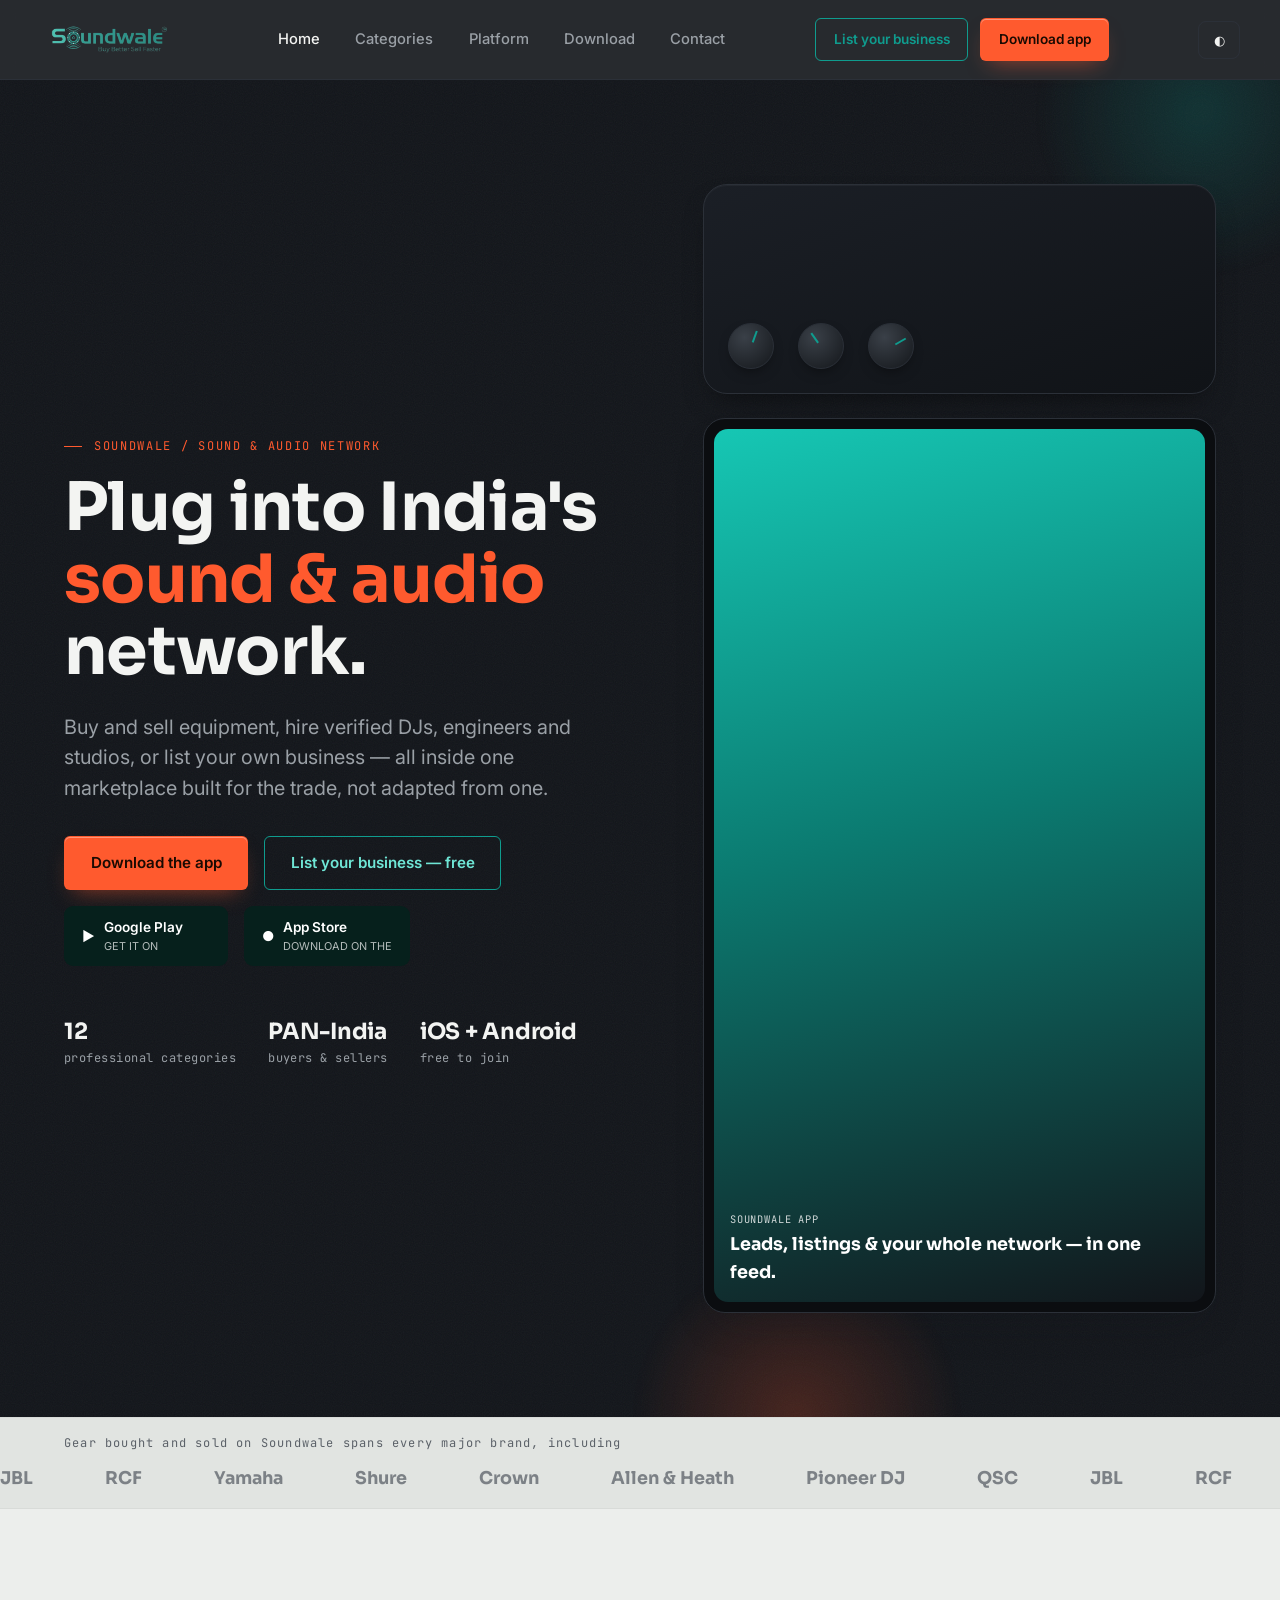
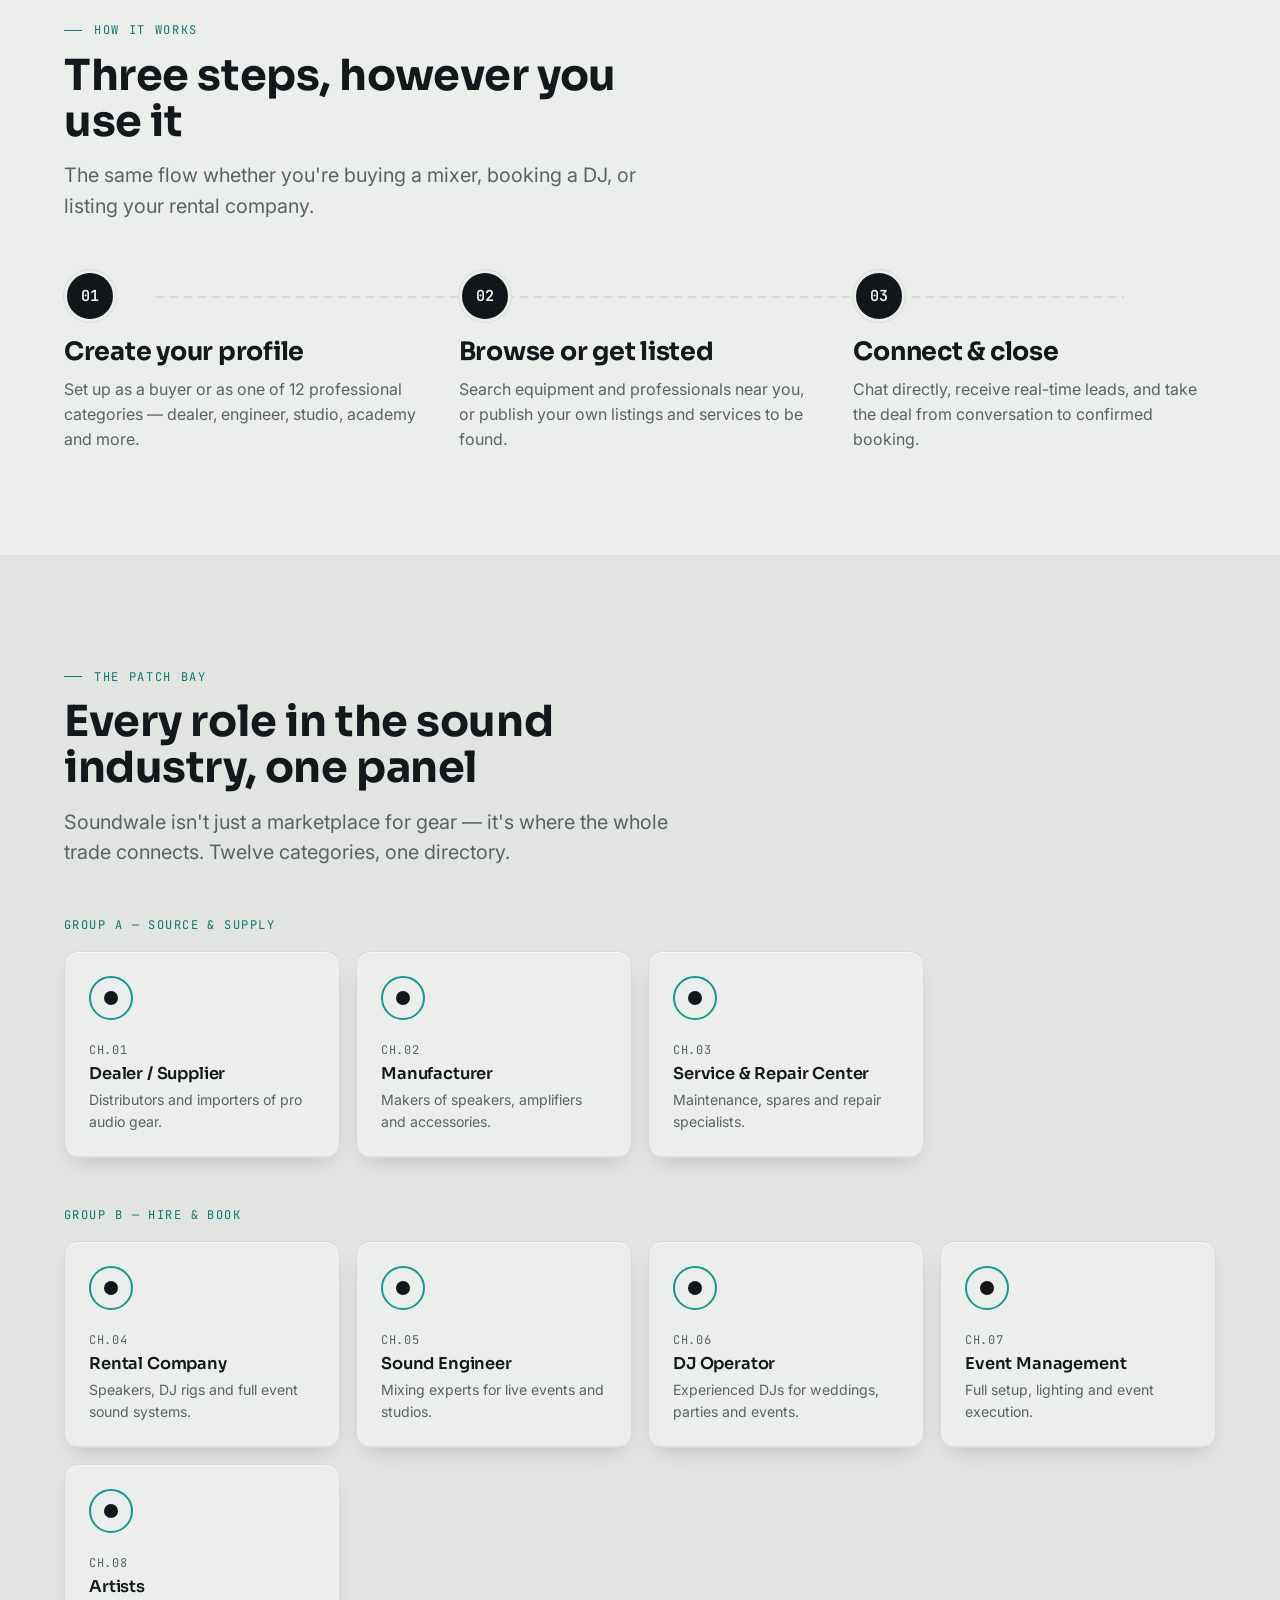
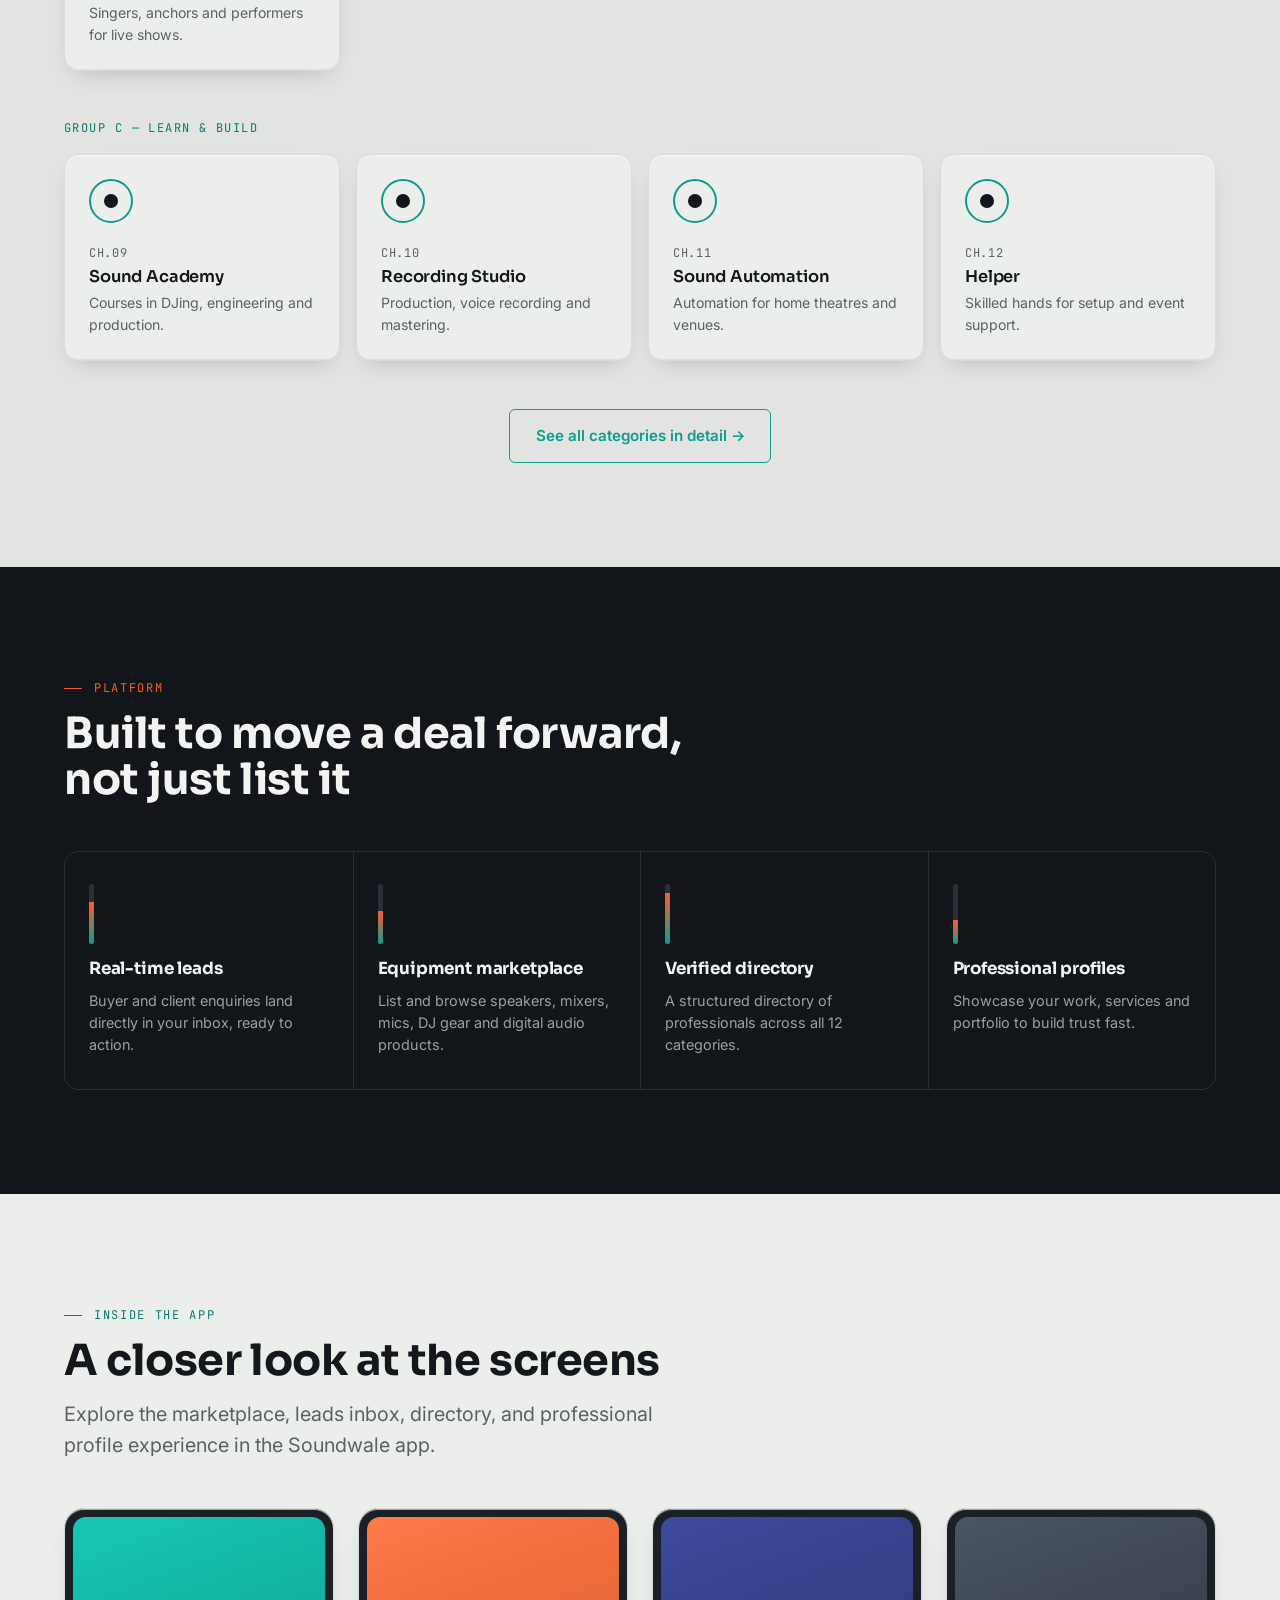
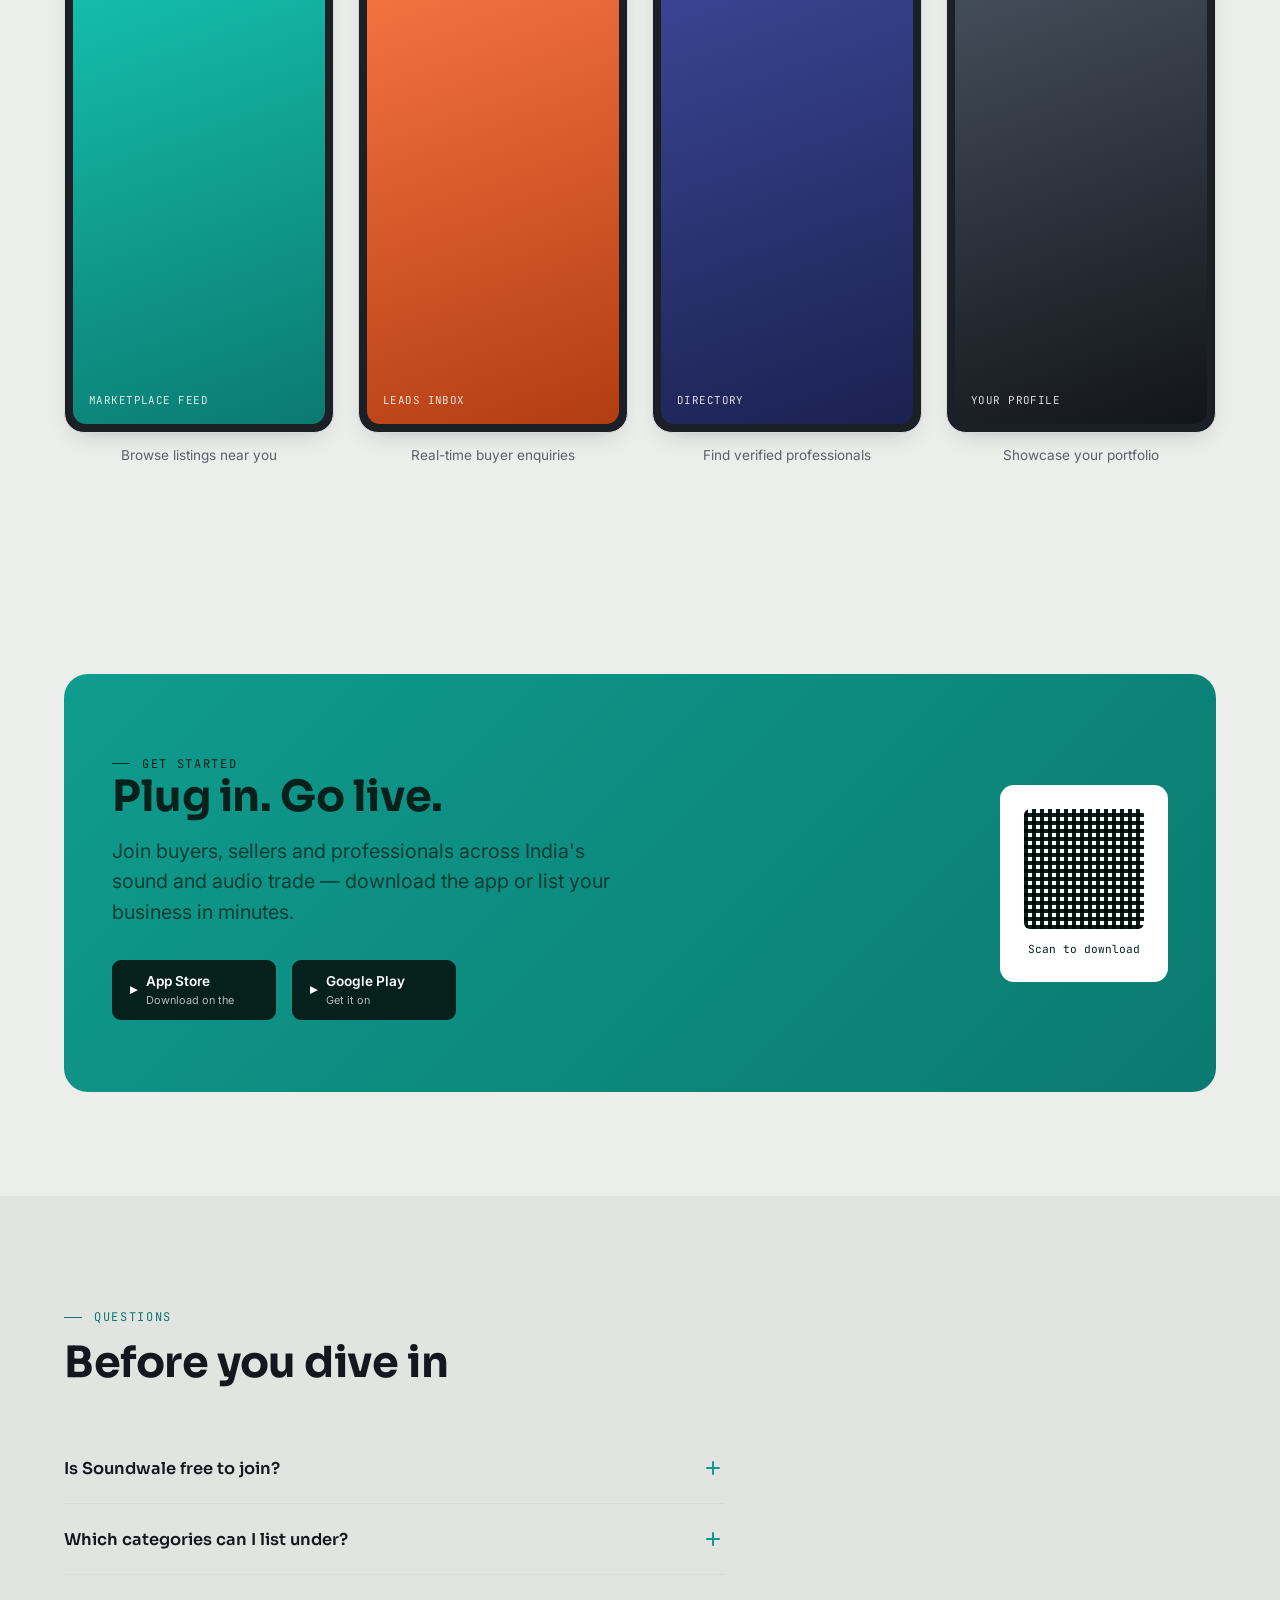
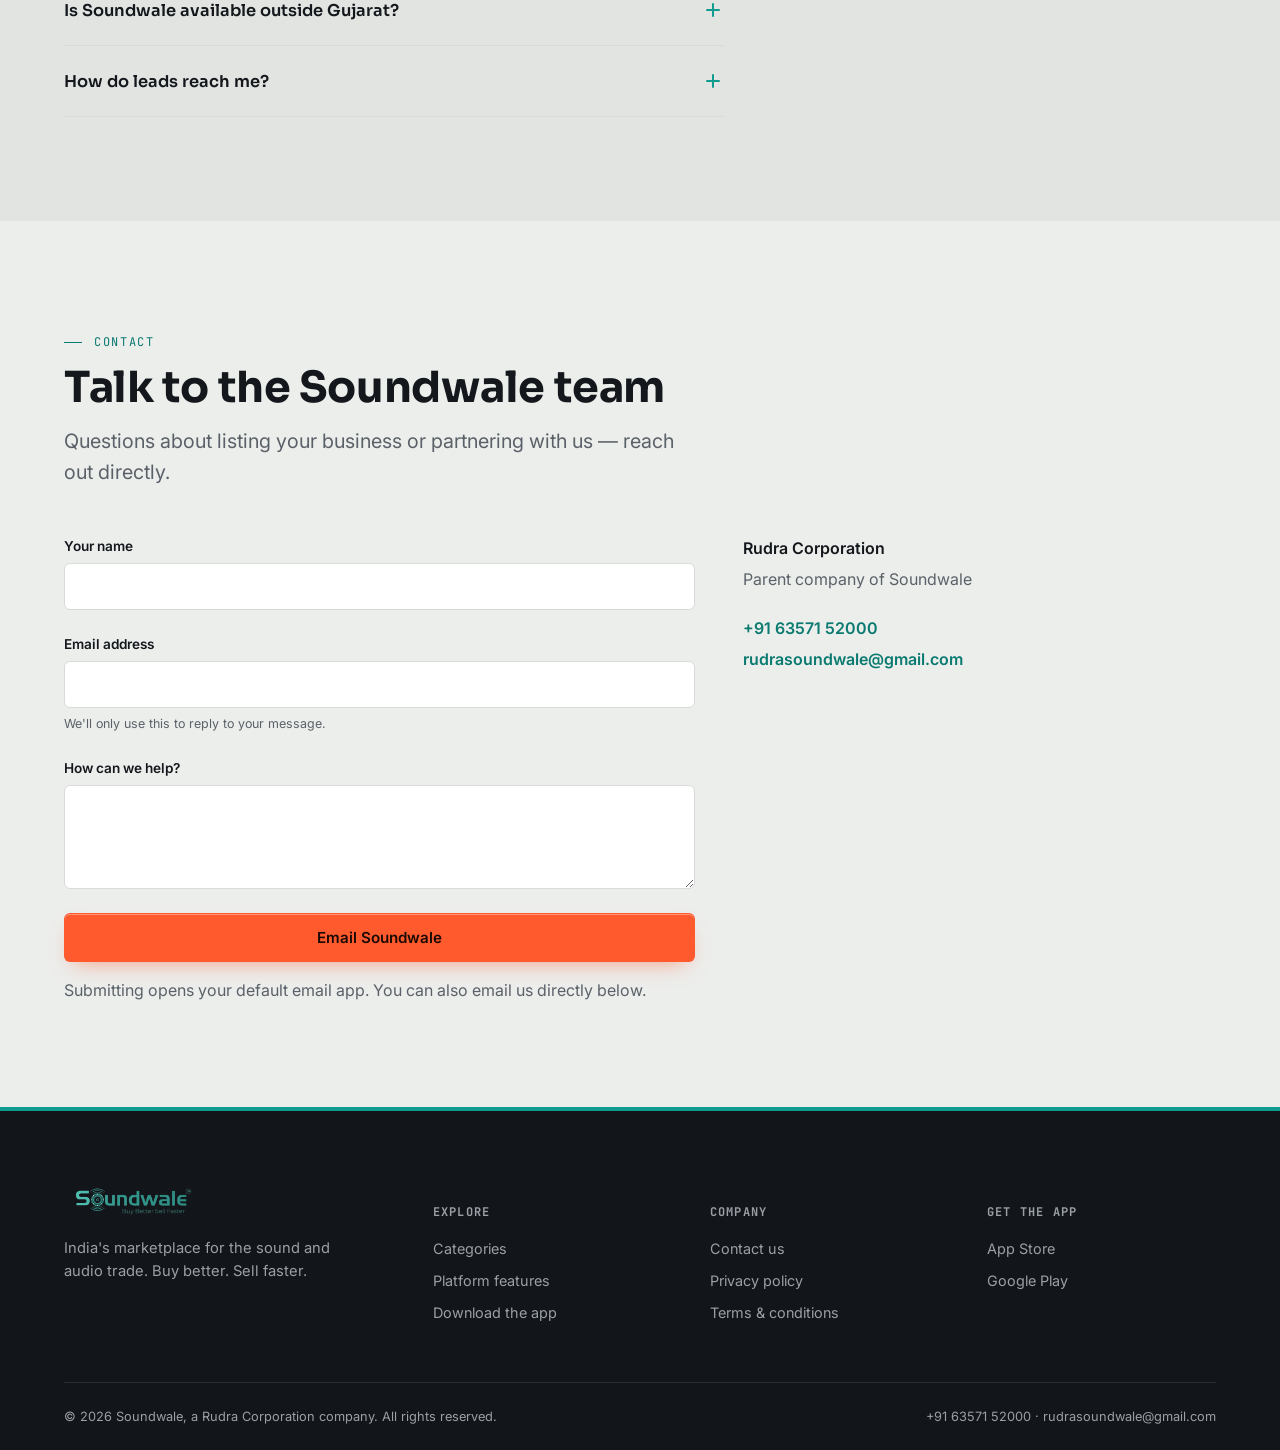
==== commit 761138b8: "style" ====
--- a/index.html
+++ b/index.html
@@ -1,16 +1,18 @@
 <!DOCTYPE html>
-<html lang="en">
+<html lang="en" class="no-js">
 <head>
 <meta charset="UTF-8">
 <meta name="viewport" content="width=device-width, initial-scale=1.0">
 <title>Soundwale — India's Sound & Audio Marketplace | Buy, Sell, Hire, List</title>
 <meta name="description" content="Soundwale is the marketplace built for India's sound and audio trade. Buy and sell equipment, hire verified DJs, engineers and studios, or list your business — all in one app.">
 <link rel="preconnect" href="https://fonts.googleapis.com">
+<link rel="preconnect" href="https://fonts.gstatic.com" crossorigin>
+<link rel="stylesheet" href="https://fonts.googleapis.com/css2?family=Sora:wght@400;500;600;700;800&amp;family=Inter:wght@400;500;600;700&amp;family=JetBrains+Mono:wght@400;500;600&amp;display=swap">
 <link rel="stylesheet" href="styles.css">
 <link rel="icon" href="soundwale_logo.png" type="image/png">
 <meta property="og:image" content="soundwale_logo.png">
 <meta name="twitter:card" content="summary">
-<script>!function(){try{document.documentElement.dataset.theme=localStorage.getItem('soundwale-theme')||((matchMedia('(prefers-color-scheme: dark)').matches)?'dark':'light')}catch(e){}}()</script>
+<script>!function(){document.documentElement.classList.replace('no-js','js');try{document.documentElement.dataset.theme=localStorage.getItem('soundwale-theme')||((matchMedia('(prefers-color-scheme: dark)').matches)?'dark':'light')}catch(e){}}()</script>
 </head>
 <body>
 <a class="skip-link" href="#main">Skip to content</a>
@@ -204,41 +206,13 @@
       <div class="section-head reveal">
         <span class="eyebrow">Inside the app</span>
         <h2>A closer look at the screens</h2>
-        <p>Placeholder frames shown below — swap in real product screenshots at 1170×2532px (see asset list).</p>
+        <p>Explore the marketplace, leads inbox, directory, and professional profile experience in the Soundwale app.</p>
       </div>
       <div class="screens reveal">
         <div class="screen-card"><div class="screen-frame"><div class="screen-frame__inner s1"><span>MARKETPLACE FEED</span></div></div><p>Browse listings near you</p></div>
         <div class="screen-card"><div class="screen-frame"><div class="screen-frame__inner s2"><span>LEADS INBOX</span></div></div><p>Real-time buyer enquiries</p></div>
         <div class="screen-card"><div class="screen-frame"><div class="screen-frame__inner s3"><span>DIRECTORY</span></div></div><p>Find verified professionals</p></div>
         <div class="screen-card"><div class="screen-frame"><div class="screen-frame__inner s4"><span>YOUR PROFILE</span></div></div><p>Showcase your portfolio</p></div>
-      </div>
-    </div>
-  </section>
-
-  <!-- ============ TESTIMONIALS ============ -->
-  <section class="section--dark section">
-    <div class="container">
-      <div class="section-head reveal">
-        <span class="eyebrow">From the trade</span>
-        <h2>Sample of the voices we're collecting</h2>
-        <p>Placeholder quotes — replace with verified customer reviews before launch (see handoff notes).</p>
-      </div>
-      <div class="testimonials reveal">
-        <article class="testimonial">
-          <div class="testimonial__mark">"</div>
-          <p class="quote">Placeholder: describe how quickly a rental enquiry turned into a booking.</p>
-          <div class="testimonial__who"><span class="avatar">RC</span><div><b>Rental Company Owner</b><span>Ahmedabad, Gujarat</span></div></div>
-        </article>
-        <article class="testimonial">
-          <div class="testimonial__mark">"</div>
-          <p class="quote">Placeholder: describe finding consistent DJ bookings through the directory.</p>
-          <div class="testimonial__who"><span class="avatar">DJ</span><div><b>DJ Operator</b><span>Surat, Gujarat</span></div></div>
-        </article>
-        <article class="testimonial">
-          <div class="testimonial__mark">"</div>
-          <p class="quote">Placeholder: describe sourcing hard-to-find parts through a dealer listing.</p>
-          <div class="testimonial__who"><span class="avatar">SE</span><div><b>Sound Engineer</b><span>Rajkot, Gujarat</span></div></div>
-        </article>
       </div>
     </div>
   </section>
@@ -256,7 +230,7 @@
             <a class="store-badge" href="https://play.google.com/store/apps/details?id=com.soundwale"><span>▸</span><span>Google Play<small>Get it on</small></span></a>
           </div>
         </div>
-        <div class="qr-block" aria-hidden="true">
+        <div class="qr-block" hidden aria-hidden="true">
           <div class="qr"></div>
           <span>Scan to download</span>
         </div>
@@ -300,8 +274,8 @@
         <h2>Talk to the Soundwale team</h2>
         <p>Questions about listing your business or partnering with us — reach out directly.</p>
       </div>
-      <div class="reveal" style="display:grid; grid-template-columns: 1fr 1fr; gap: var(--sp-6);">
-        <form class="js-contact-form" novalidate>
+      <div class="reveal contact-grid">
+        <form action="mailto:rudrasoundwale@gmail.com" method="post" enctype="text/plain">
           <div class="field">
             <label for="name">Your name</label>
             <input id="name" name="name" type="text" required>
@@ -315,14 +289,14 @@
             <label for="message">How can we help?</label>
             <textarea id="message" name="message" rows="4" required></textarea>
           </div>
-          <button type="submit" class="btn btn--primary btn--full">Send message</button>
-          <div class="form-success" style="margin-top:var(--sp-3);">Thanks — your message is in. We'll reply within one business day.</div>
+          <button type="submit" class="btn btn--primary btn--full">Email Soundwale</button>
+          <p class="form-status">Submitting opens your default email app. You can also email us directly below.</p>
         </form>
-        <div>
-          <p style="font-weight:600;">Rudra Corporation</p>
-          <p style="color:var(--slate); margin-top:.4rem;">Parent company of Soundwale</p>
-          <p style="margin-top:var(--sp-4);"><a href="tel:+916357152000" style="color:var(--console-2); font-weight:600;">+91 63571 52000</a></p>
-          <p style="margin-top:.4rem;"><a href="mailto:rudrasoundwale@gmail.com" style="color:var(--console-2); font-weight:600;">rudrasoundwale@gmail.com</a></p>
+        <div class="contact-details">
+          <p class="contact-company">Rudra Corporation</p>
+          <p class="contact-muted">Parent company of Soundwale</p>
+          <p><a class="contact-link" href="tel:+916357152000">+91 63571 52000</a></p>
+          <p><a class="contact-link" href="mailto:rudrasoundwale@gmail.com">rudrasoundwale@gmail.com</a></p>
         </div>
       </div>
     </div>
--- a/styles.css
+++ b/styles.css
@@ -2,9 +2,6 @@
    SOUNDWALE — "PATCH BAY" DESIGN SYSTEM
    A studio-console visual language for India's sound & audio marketplace.
    ========================================================================== */
-
-/* ---- Fonts ---- */
-@import url('https://fonts.googleapis.com/css2?family=Sora:wght@400;500;600;700;800&family=Inter:wght@400;500;600;700&family=JetBrains+Mono:wght@400;500;600&display=swap');
 
 /* ---- Design tokens ---- */
 :root{
@@ -25,6 +22,9 @@
   --line-dark:  #2B3038;   /* hairline on dark */
   --success:    #2FA36B;
   --danger:     #E5484D;
+  --accent-text: #0B7A70;
+  --field-surface: #FFFFFF;
+  --field-text: #14181C;
 
   /* Type */
   --font-display: 'Sora', 'Segoe UI', 'Helvetica Neue', Arial, sans-serif;
@@ -69,6 +69,7 @@
 /* Explicit theme overrides keep all components on the same token system. */
 html[data-theme="light"]{ color-scheme: light; }
 html[data-theme="dark"]{ color-scheme: dark; }
+html[data-theme="dark"]{ --field-surface: #20252D; --field-text: #F3F4F2; }
 html[data-theme="dark"] body{ background: var(--ink); color: var(--dark-text); }
 html[data-theme="dark"] .section:not(.section--dark){ background: #171b21; color: var(--dark-text); }
 html[data-theme="dark"] .section--raised, html[data-theme="dark"] .trust-strip{ background: var(--ink-2); }
@@ -138,12 +139,12 @@
   font-size: var(--fs-micro);
   letter-spacing: 0.14em;
   text-transform: uppercase;
-  color: var(--console);
+  color: var(--accent-text);
 }
 .eyebrow::before{
   content: "";
   width: 18px; height: 1px;
-  background: var(--console);
+  background: var(--accent-text);
 }
 .section--dark .eyebrow{ color: var(--signal); }
 .section--dark .eyebrow::before{ background: var(--signal); }
@@ -233,22 +234,24 @@
     background: var(--ink-2);
     flex-direction: column; align-items: stretch; justify-content: flex-start;
     gap: 0; padding: 5.5rem var(--sp-4) var(--sp-4);
-    transform: translateX(100%);
+    transform: translateX(100%); visibility: hidden; pointer-events: none;
     transition: transform var(--dur-med) var(--ease);
     border-left: 1px solid var(--line-dark);
   }
-  .nav-links.is-open{ transform: translateX(0); }
+  .nav-links.is-open{ transform: translateX(0); visibility: visible; pointer-events: auto; }
   .nav-links a{ padding: 1rem 0; border-bottom: 1px solid var(--line-dark); font-size: 1.05rem; }
   .nav-links a::after{ display: none; }
   .nav-cta{ display: none; }
   .nav-links .nav-cta--mobile{ display: flex; margin-top: var(--sp-4); }
   .nav-toggle{ display: inline-flex; }
 }
+@media (min-width: 1024px){ .nav-links .nav-cta--mobile{ display: none; } }
 .nav-scrim{
   display: none; position: fixed; inset: 0; background: rgba(10,12,15,0.5); z-index: 90;
   opacity: 0; transition: opacity var(--dur-med) var(--ease);
 }
 .nav-scrim.is-open{ display: block; opacity: 1; }
+body.menu-open{ overflow: hidden; }
 
 /* ---- Hero: console faceplate ---- */
 .hero{
@@ -468,6 +471,7 @@
 .faq-q .plus::after{ width: 2px; height: 14px; top: 4px; left: 10px; transition: transform var(--dur-fast) var(--ease); }
 .faq-item.is-open .plus::after{ transform: rotate(90deg); }
 .faq-a{ max-height: 0; overflow: hidden; transition: max-height var(--dur-med) var(--ease); }
+.faq-a[hidden]{ display: none; }
 .faq-a p{ padding-bottom: var(--sp-4); color: var(--slate); max-width: 62ch; }
 
 /* ---- Audience toggle (download page) ---- */
@@ -480,15 +484,17 @@
 .field label{ font-size: 0.85rem; font-weight: 600; }
 .field input, .field textarea, .field select{
   font-family: var(--font-body); font-size: 0.95rem; padding: 0.8rem 0.9rem;
-  border: 1px solid var(--line); border-radius: var(--radius-s); background: #fff;
+  border: 1px solid var(--line); border-radius: var(--radius-s); background: var(--field-surface); color: var(--field-text);
   transition: border-color var(--dur-fast) var(--ease), box-shadow var(--dur-fast) var(--ease);
 }
 .field input:focus, .field textarea:focus{ border-color: var(--console); box-shadow: 0 0 0 3px rgba(15,156,142,0.15); outline: none; }
 .field small{ color: var(--slate); font-size: 0.78rem; }
-.field.has-error input{ border-color: var(--danger); }
+.field.has-error input, .field.has-error textarea{ border-color: var(--danger); }
 .field.has-error small{ color: var(--danger); }
 .form-success{ background: rgba(47,163,107,0.1); border: 1px solid var(--success); color: #1B6E45; padding: var(--sp-3) var(--sp-4); border-radius: var(--radius-s); font-size: 0.9rem; display: none; }
 .form-success.is-visible{ display: block; }
+.form-status{ min-height: 1.5em; margin-top: var(--sp-3); color: var(--slate); }
+.form-status.is-error{ color: var(--danger); }
 
 /* ---- Footer ---- */
 .site-footer{ background: var(--ink); color: var(--dark-text); padding: var(--sp-7) 0 var(--sp-4); border-top: 4px solid var(--console); }
@@ -518,8 +524,9 @@
 @media (max-width: 767px){ .compare{ grid-template-columns: 1fr; } }
 
 /* ---- Utility ---- */
-.reveal{ opacity: 0; transform: translateY(18px); transition: opacity 640ms var(--ease), transform 640ms var(--ease); }
-.reveal.is-visible{ opacity: 1; transform: translateY(0); }
+.reveal{ opacity: 1; transform: none; }
+.js .reveal{ opacity: 0; transform: translateY(18px); transition: opacity 640ms var(--ease), transform 640ms var(--ease); }
+.js .reveal.is-visible{ opacity: 1; transform: translateY(0); }
 .text-center{ text-align: center; }
 .mt-6{ margin-top: var(--sp-6); }
 .visually-hidden{ position:absolute; width:1px; height:1px; overflow:hidden; clip:rect(0,0,0,0); white-space:nowrap; }
@@ -529,3 +536,37 @@
   transition: top var(--dur-fast) var(--ease);
 }
 .skip-link:focus{ top: 10px; }
+
+/* ---- Component modifiers / responsive contact layout ---- */
+.section-head--center{ margin-inline: auto; text-align: center; }
+.section-head--center .eyebrow{ justify-content: center; }
+.content-narrow{ max-width: 66ch; }
+.content-narrow--center{ max-width: 640px; margin-inline: auto; }
+.content-medium{ max-width: 760px; margin: var(--sp-6) auto 0; }
+.cta-banner .eyebrow{ color: #06201C; }
+.cta-banner .eyebrow::before{ background: #06201C; }
+.store-badge--teal{ background: var(--console-2); }
+.contact-grid{ display: grid; grid-template-columns: minmax(0, 1fr) minmax(16rem, .75fr); gap: var(--sp-6); }
+.contact-company{ font-weight: 600; }
+.contact-muted{ color: var(--slate); margin-top: .4rem; }
+.contact-link{ color: var(--console-2); font-weight: 600; }
+.contact-details > p:nth-of-type(3){ margin-top: var(--sp-4); }
+.contact-details > p + p{ margin-top: .4rem; }
+.audience-panel .compare-col{ background: var(--ink-2); border-color: var(--line-dark); }
+.audience-panel .compare-col h3, .audience-panel .compare-col li{ color: var(--dark-text); }
+.audience-panel .compare-col li{ border-color: var(--line-dark); }
+
+@media (max-width: 767px){
+  .contact-grid{ grid-template-columns: 1fr; gap: var(--sp-5); }
+}
+
+/* Without JavaScript, keep navigation and page content available instead of off-canvas. */
+@media (max-width: 1023px){
+  .no-js .nav{ flex-wrap: wrap; }
+  .no-js .nav-links{
+    position: static; order: 4; width: 100%; margin-top: var(--sp-3); padding: 0;
+    transform: none; visibility: visible; pointer-events: auto; background: transparent; border: 0;
+  }
+  .no-js .nav-toggle, .no-js .nav-scrim{ display: none; }
+  .no-js .nav-links .nav-cta--mobile{ display: flex; }
+}
